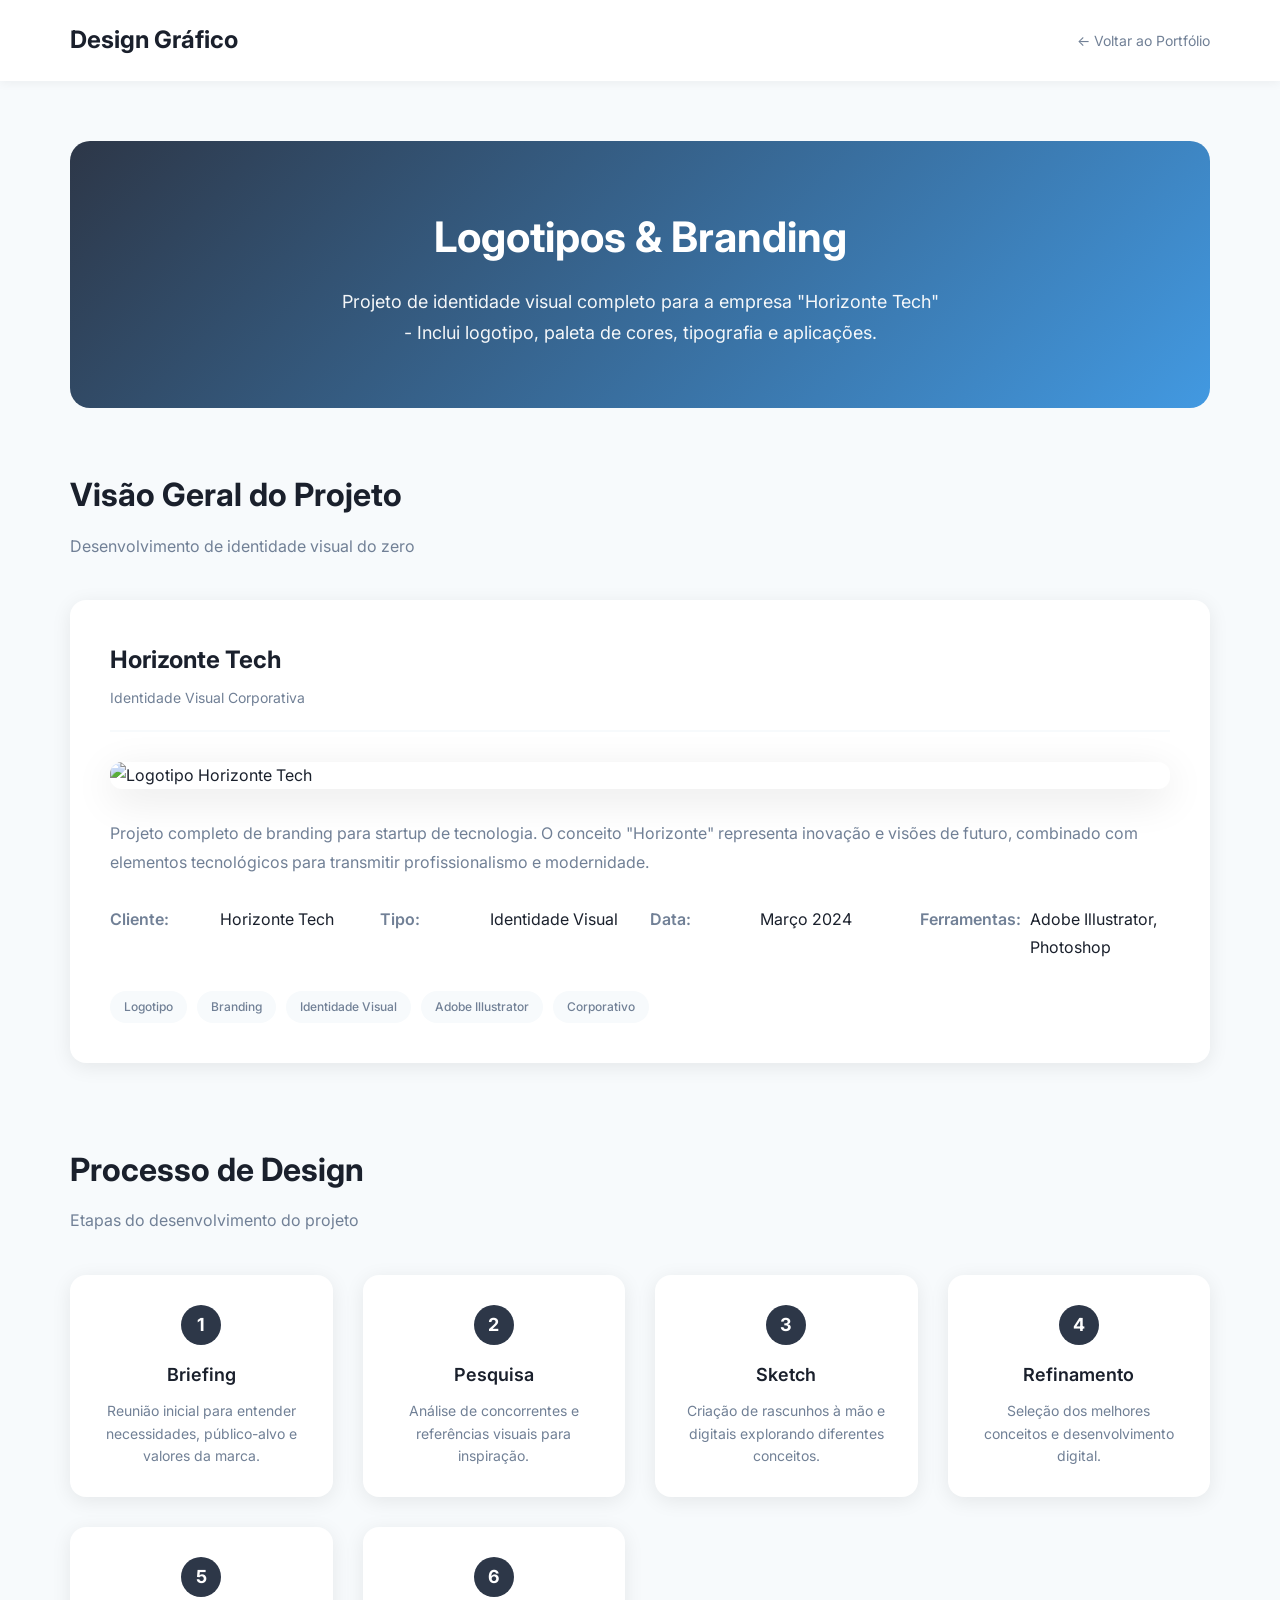
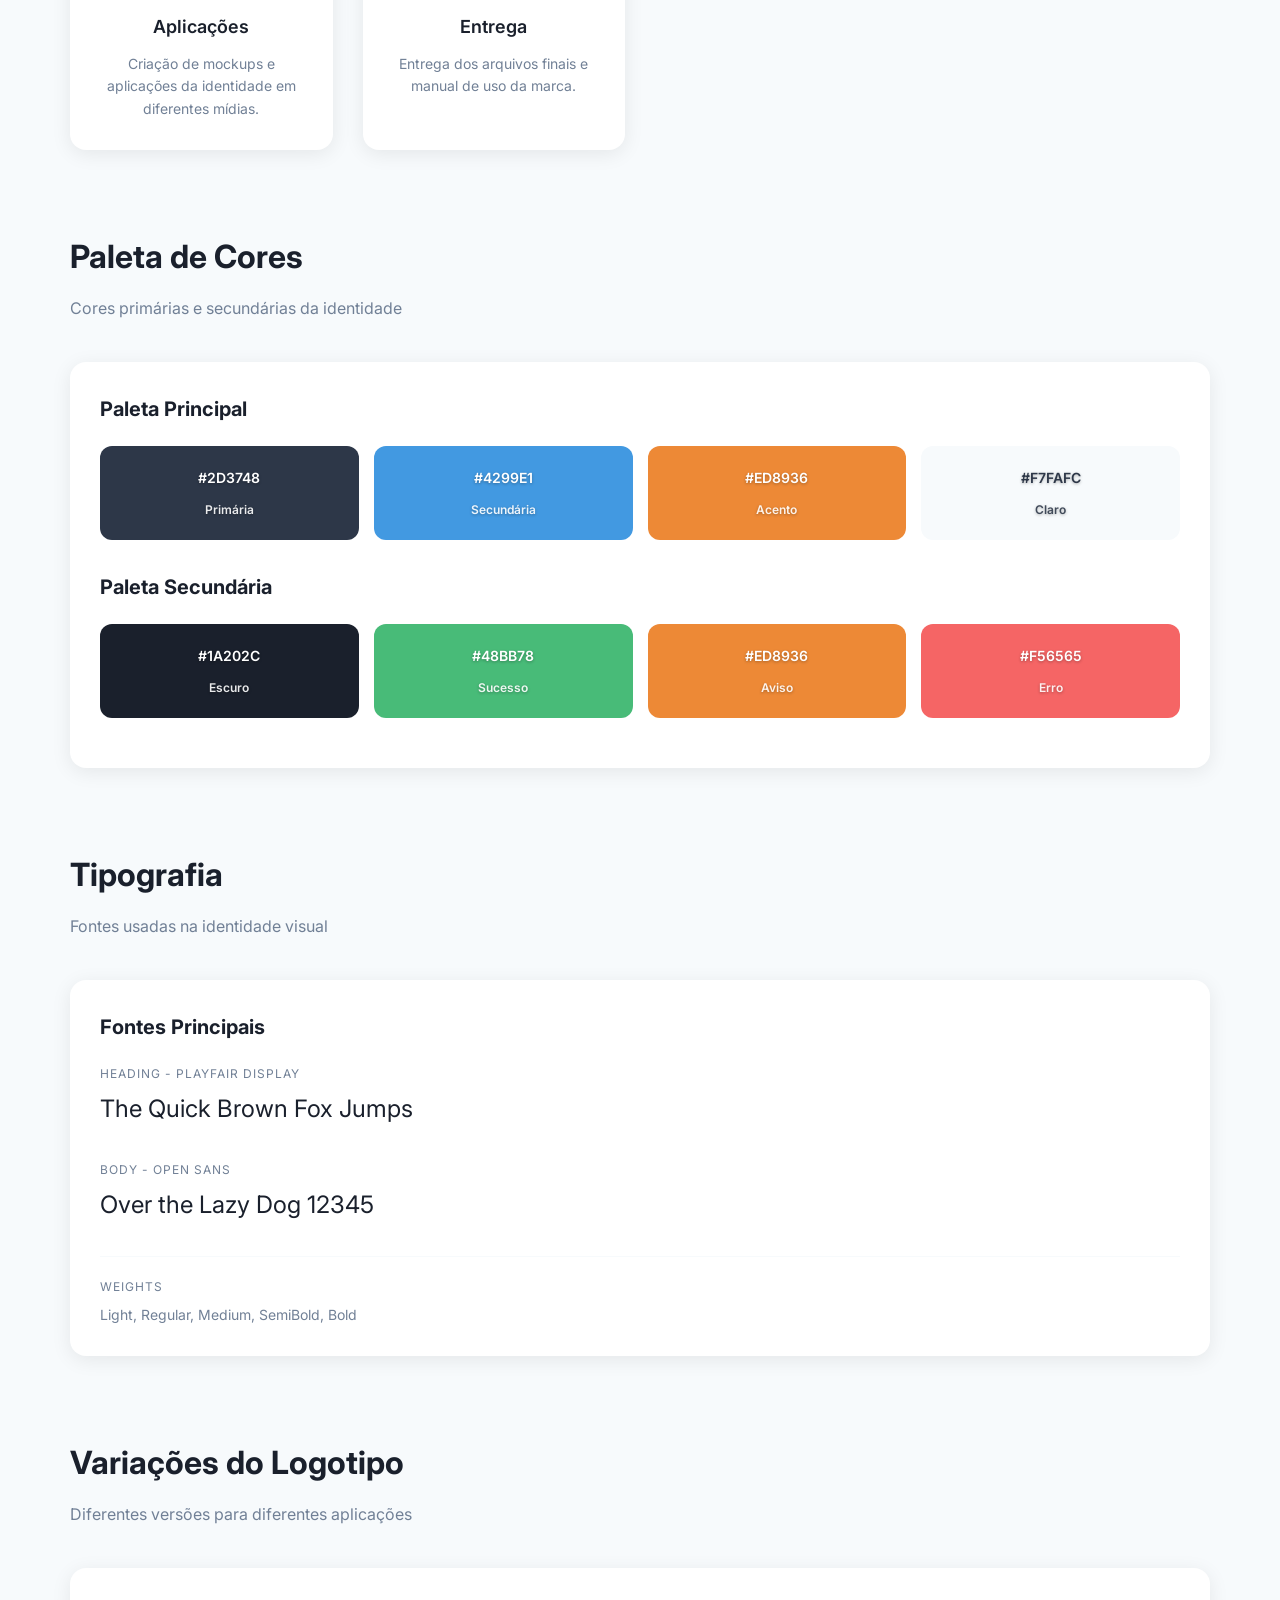
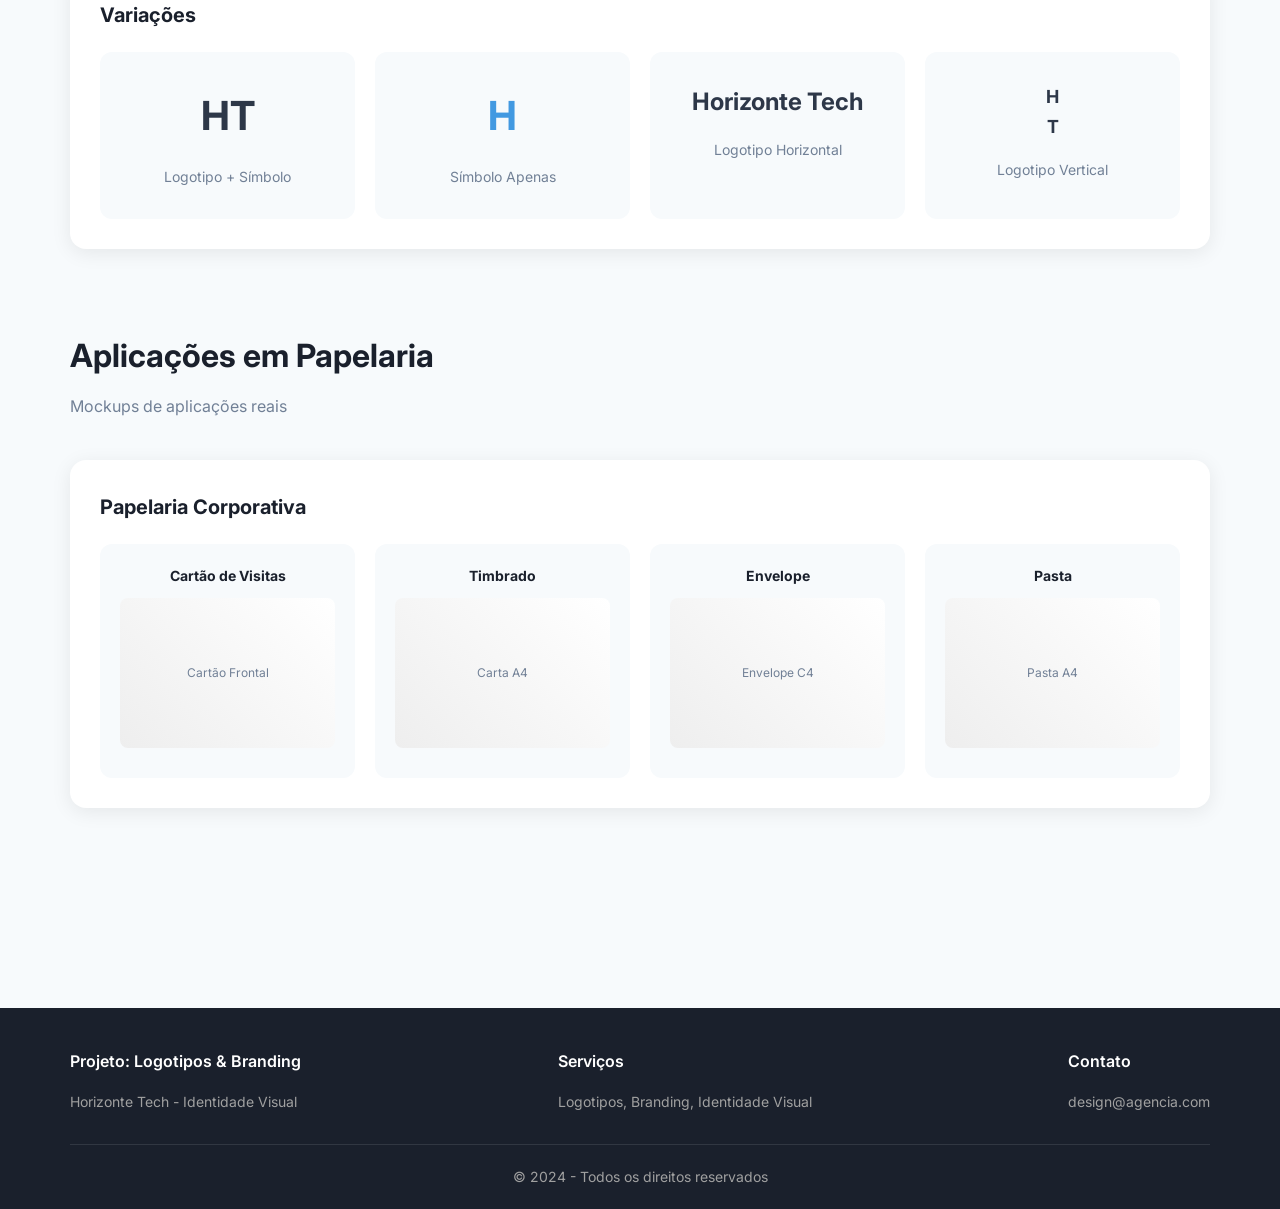
==== docs/graphic-design-1/index.html @ afd73674 "Add 4 new projects to portfolio - Website 2: Photography portfolio (Maria Silva) - Graphic Design 1:" ====
<!DOCTYPE html>
<html lang="pt-BR">
<head>
    <meta charset="UTF-8">
    <meta name="viewport" content="width=device-width, initial-scale=1.0">
    <title>Logotipos & Branding - Projeto Gráfico</title>
    <meta name="description" content="Projeto de identidade visual: logotipos, branding e aplicações">
    <link rel="preconnect" href="https://fonts.googleapis.com">
    <link rel="preconnect" href="https://fonts.gstatic.com" crossorigin>
    <link href="https://fonts.googleapis.com/css2?family=Inter:wght@300;400;600;700&display=swap" rel="stylesheet">
    <style>
        * {
            margin: 0;
            padding: 0;
            box-sizing: border-box;
        }

        :root {
            --primary: #2d3748;
            --secondary: #4299e1;
            --accent: #ed8936;
            --light: #f7fafc;
            --dark: #1a202c;
            --gray: #718096;
            --white: #ffffff;
        }

        body {
            font-family: 'Inter', sans-serif;
            background: var(--light);
            color: var(--dark);
            line-height: 1.7;
        }

        .container {
            max-width: 1200px;
            margin: 0 auto;
            padding: 0 30px;
        }

        header {
            background: var(--white);
            padding: 20px 0;
            box-shadow: 0 2px 10px rgba(0, 0, 0, 0.05);
            position: sticky;
            top: 0;
            z-index: 1000;
        }

        header .container {
            display: flex;
            justify-content: space-between;
            align-items: center;
        }

        .logo {
            font-size: 24px;
            font-weight: 700;
            color: var(--dark);
            text-decoration: none;
        }

        .back-link {
            display: inline-flex;
            align-items: center;
            gap: 10px;
            color: var(--gray);
            text-decoration: none;
            font-size: 14px;
        }

        .back-link:hover {
            color: var(--primary);
        }

        main {
            padding: 60px 0;
        }

        .hero {
            background: linear-gradient(135deg, var(--primary), var(--secondary));
            color: var(--white);
            padding: 60px 0;
            margin-bottom: 60px;
            border-radius: 20px;
            text-align: center;
        }

        .hero h1 {
            font-size: 42px;
            font-weight: 700;
            margin-bottom: 15px;
        }

        .hero p {
            font-size: 18px;
            opacity: 0.95;
            max-width: 600px;
            margin: 0 auto;
        }

        .section {
            margin-bottom: 80px;
        }

        .section-header {
            margin-bottom: 40px;
        }

        .section-header h2 {
            font-size: 32px;
            font-weight: 700;
            color: var(--dark);
            margin-bottom: 10px;
        }

        .section-header p {
            color: var(--gray);
            font-size: 16px;
        }

        /* Project Showcase */
        .showcase {
            background: var(--white);
            border-radius: 16px;
            padding: 40px;
            box-shadow: 0 4px 20px rgba(0, 0, 0, 0.08);
        }

        .showcase-header {
            margin-bottom: 30px;
            padding-bottom: 20px;
            border-bottom: 2px solid var(--light);
        }

        .showcase-title {
            font-size: 24px;
            font-weight: 700;
            color: var(--dark);
        }

        .showcase-subtitle {
            color: var(--gray);
            font-size: 14px;
            margin-top: 5px;
        }

        .showcase-image {
            width: 100%;
            border-radius: 12px;
            overflow: hidden;
            box-shadow: 0 10px 40px rgba(0, 0, 0, 0.1);
            margin-bottom: 30px;
        }

        .showcase-image img {
            width: 100%;
            height: auto;
            display: block;
        }

        .showcase-description {
            line-height: 1.8;
            color: var(--gray);
            margin-bottom: 30px;
        }

        .showcase-details {
            display: grid;
            grid-template-columns: repeat(auto-fit, minmax(200px, 1fr));
            gap: 20px;
            margin-bottom: 30px;
        }

        .detail-item {
            display: flex;
            gap: 10px;
            align-items: flex-start;
        }

        .detail-label {
            font-weight: 600;
            color: var(--gray);
            min-width: 100px;
        }

        .detail-value {
            color: var(--dark);
        }

        .tags {
            display: flex;
            gap: 10px;
            flex-wrap: wrap;
        }

        .tag {
            padding: 6px 14px;
            background: var(--light);
            color: var(--gray);
            border-radius: 20px;
            font-size: 12px;
            font-weight: 500;
        }

        /* Design Process */
        .process {
            display: grid;
            grid-template-columns: repeat(auto-fit, minmax(250px, 1fr));
            gap: 30px;
        }

        .process-step {
            background: var(--white);
            padding: 30px;
            border-radius: 16px;
            text-align: center;
            box-shadow: 0 4px 20px rgba(0, 0, 0, 0.08);
        }

        .step-number {
            display: inline-block;
            width: 40px;
            height: 40px;
            background: var(--primary);
            color: var(--white);
            border-radius: 50%;
            font-weight: 700;
            font-size: 18px;
            line-height: 40px;
            margin-bottom: 15px;
        }

        .step-title {
            font-size: 18px;
            font-weight: 600;
            margin-bottom: 10px;
            color: var(--dark);
        }

        .step-description {
            color: var(--gray);
            font-size: 14px;
            line-height: 1.6;
        }

        /* Color Palette */
        .color-palette {
            background: var(--white);
            border-radius: 16px;
            padding: 30px;
            box-shadow: 0 4px 20px rgba(0, 0, 0, 0.08);
        }

        .palette-title {
            font-size: 20px;
            font-weight: 700;
            margin-bottom: 20px;
            color: var(--dark);
        }

        .colors-grid {
            display: grid;
            grid-template-columns: repeat(4, 1fr);
            gap: 15px;
            margin-bottom: 20px;
        }

        .color-item {
            padding: 20px;
            border-radius: 12px;
            text-align: center;
            color: var(--white);
            font-weight: 600;
            font-size: 14px;
            text-shadow: 0 1px 3px rgba(0, 0, 0, 0.3);
        }

        .color-item.primary { background: #2d3748; }
        .color-item.secondary { background: #4299e1; }
        .color-item.accent { background: #ed8936; }
        .color-item.light { background: #f7fafc; color: #2d3748; }
        .color-item.dark { background: #1a202c; }
        .color-item.success { background: #48bb78; }
        .color-item.warning { background: #ed8936; }
        .color-item.error { background: #f56565; }

        .color-name {
            margin-top: 10px;
            font-size: 12px;
            opacity: 0.9;
        }

        /* Typography */
        .typography {
            background: var(--white);
            border-radius: 16px;
            padding: 30px;
            box-shadow: 0 4px 20px rgba(0, 0, 0, 0.08);
        }

        .typography-title {
            font-size: 20px;
            font-weight: 700;
            margin-bottom: 20px;
            color: var(--dark);
        }

        .font-demo {
            margin-bottom: 30px;
        }

        .font-name {
            font-size: 12px;
            color: var(--gray);
            text-transform: uppercase;
            letter-spacing: 1px;
            margin-bottom: 5px;
        }

        .font-sample {
            font-size: 24px;
            color: var(--dark);
        }

        /* Logo Variants */
        .logo-variants {
            background: var(--white);
            border-radius: 16px;
            padding: 30px;
            box-shadow: 0 4px 20px rgba(0, 0, 0, 0.08);
        }

        .variants-title {
            font-size: 20px;
            font-weight: 700;
            margin-bottom: 20px;
            color: var(--dark);
        }

        .variants-grid {
            display: grid;
            grid-template-columns: repeat(auto-fit, minmax(200px, 1fr));
            gap: 20px;
        }

        .variant-card {
            background: var(--light);
            padding: 30px 20px;
            border-radius: 12px;
            text-align: center;
        }

        .variant-logo {
            font-size: 32px;
            font-weight: 700;
            margin-bottom: 15px;
            color: var(--primary);
        }

        .variant-name {
            font-size: 14px;
            color: var(--gray);
        }

        /* Stationery */
        .stationery {
            background: var(--white);
            border-radius: 16px;
            padding: 30px;
            box-shadow: 0 4px 20px rgba(0, 0, 0, 0.08);
        }

        .stationery-title {
            font-size: 20px;
            font-weight: 700;
            margin-bottom: 20px;
            color: var(--dark);
        }

        .stationery-grid {
            display: grid;
            grid-template-columns: repeat(auto-fit, minmax(250px, 1fr));
            gap: 20px;
        }

        .stationery-item {
            background: var(--light);
            border-radius: 12px;
            padding: 20px;
            text-align: center;
        }

        .stationery-item h4 {
            font-size: 14px;
            color: var(--dark);
            margin-bottom: 10px;
        }

        .stationery-mockup {
            height: 150px;
            background: linear-gradient(45deg, #eee, #fff);
            border-radius: 8px;
            margin-bottom: 10px;
            display: flex;
            align-items: center;
            justify-content: center;
            color: var(--gray);
            font-size: 12px;
        }

        /* Footer */
        footer {
            background: var(--dark);
            color: var(--white);
            padding: 40px 0 20px;
            margin-top: 60px;
        }

        .footer-content {
            display: flex;
            justify-content: space-between;
            gap: 40px;
            margin-bottom: 30px;
        }

        .footer-section h4 {
            font-size: 16px;
            margin-bottom: 15px;
            font-weight: 600;
        }

        .footer-section p,
        .footer-section a {
            color: #a0a0a0;
            text-decoration: none;
            font-size: 14px;
        }

        .footer-bottom {
            text-align: center;
            padding-top: 20px;
            border-top: 1px solid rgba(255, 255, 255, 0.1);
            font-size: 14px;
            color: #a0a0a0;
        }

        /* Responsive */
        @media (max-width: 768px) {
            .hero h1 { font-size: 32px; }
            .section-header h2 { font-size: 26px; }
            .colors-grid { grid-template-columns: repeat(2, 1fr); }
            .footer-content { flex-direction: column; text-align: center; }
        }
    </style>
</head>
<body>
    <header>
        <div class="container">
            <a href="./" class="logo">Design Gráfico</a>
            <a href="../" class="back-link">← Voltar ao Portfólio</a>
        </div>
    </header>

    <main>
        <div class="container">
            <!-- Hero -->
            <section class="hero">
                <h1>Logotipos & Branding</h1>
                <p>Projeto de identidade visual completo para a empresa "Horizonte Tech" - Inclui logotipo, paleta de cores, tipografia e aplicações.</p>
            </section>

            <!-- Project Overview -->
            <section class="section">
                <div class="section-header">
                    <h2>Visão Geral do Projeto</h2>
                    <p>Desenvolvimento de identidade visual do zero</p>
                </div>

                <div class="showcase">
                    <div class="showcase-header">
                        <div class="showcase-title">Horizonte Tech</div>
                        <div class="showcase-subtitle">Identidade Visual Corporativa</div>
                    </div>
                    
                    <div class="showcase-image">
                        <img src="https://images.unsplash.com/photo-1611224923853-80b023f02d71?w=1200" alt="Logotipo Horizonte Tech">
                    </div>
                    
                    <div class="showcase-description">
                        <p>Projeto completo de branding para startup de tecnologia. O conceito "Horizonte" representa inovação e visões de futuro, combinado com elementos tecnológicos para transmitir profissionalismo e modernidade.</p>
                    </div>
                    
                    <div class="showcase-details">
                        <div class="detail-item">
                            <span class="detail-label">Cliente:</span>
                            <span class="detail-value">Horizonte Tech</span>
                        </div>
                        <div class="detail-item">
                            <span class="detail-label">Tipo:</span>
                            <span class="detail-value">Identidade Visual</span>
                        </div>
                        <div class="detail-item">
                            <span class="detail-label">Data:</span>
                            <span class="detail-value">Março 2024</span>
                        </div>
                        <div class="detail-item">
                            <span class="detail-label">Ferramentas:</span>
                            <span class="detail-value">Adobe Illustrator, Photoshop</span>
                        </div>
                    </div>
                    
                    <div class="tags">
                        <span class="tag">Logotipo</span>
                        <span class="tag">Branding</span>
                        <span class="tag">Identidade Visual</span>
                        <span class="tag">Adobe Illustrator</span>
                        <span class="tag">Corporativo</span>
                    </div>
                </div>
            </section>

            <!-- Design Process -->
            <section class="section">
                <div class="section-header">
                    <h2>Processo de Design</h2>
                    <p>Etapas do desenvolvimento do projeto</p>
                </div>

                <div class="process">
                    <div class="process-step">
                        <span class="step-number">1</span>
                        <div class="step-title">Briefing</div>
                        <p class="step-description">Reunião inicial para entender necessidades, público-alvo e valores da marca.</p>
                    </div>
                    <div class="process-step">
                        <span class="step-number">2</span>
                        <div class="step-title">Pesquisa</div>
                        <p class="step-description">Análise de concorrentes e referências visuais para inspiração.</p>
                    </div>
                    <div class="process-step">
                        <span class="step-number">3</span>
                        <div class="step-title">Sketch</div>
                        <p class="step-description">Criação de rascunhos à mão e digitais explorando diferentes conceitos.</p>
                    </div>
                    <div class="process-step">
                        <span class="step-number">4</span>
                        <div class="step-title">Refinamento</div>
                        <p class="step-description">Seleção dos melhores conceitos e desenvolvimento digital.</p>
                    </div>
                    <div class="process-step">
                        <span class="step-number">5</span>
                        <div class="step-title">Aplicações</div>
                        <p class="step-description">Criação de mockups e aplicações da identidade em diferentes mídias.</p>
                    </div>
                    <div class="process-step">
                        <span class="step-number">6</span>
                        <div class="step-title">Entrega</div>
                        <p class="step-description">Entrega dos arquivos finais e manual de uso da marca.</p>
                    </div>
                </div>
            </section>

            <!-- Color Palette -->
            <section class="section">
                <div class="section-header">
                    <h2>Paleta de Cores</h2>
                    <p>Cores primárias e secundárias da identidade</p>
                </div>

                <div class="color-palette">
                    <div class="palette-title">Paleta Principal</div>
                    <div class="colors-grid">
                        <div class="color-item primary">#2D3748 <div class="color-name">Primária</div></div>
                        <div class="color-item secondary">#4299E1 <div class="color-name">Secundária</div></div>
                        <div class="color-item accent">#ED8936 <div class="color-name">Acento</div></div>
                        <div class="color-item light">#F7FAFC <div class="color-name">Claro</div></div>
                    </div>
                    <div class="palette-title" style="margin-top: 30px;">Paleta Secundária</div>
                    <div class="colors-grid">
                        <div class="color-item dark">#1A202C <div class="color-name">Escuro</div></div>
                        <div class="color-item success">#48BB78 <div class="color-name">Sucesso</div></div>
                        <div class="color-item warning">#ED8936 <div class="color-name">Aviso</div></div>
                        <div class="color-item error">#F56565 <div class="color-name">Erro</div></div>
                    </div>
                </div>
            </section>

            <!-- Typography -->
            <section class="section">
                <div class="section-header">
                    <h2>Tipografia</h2>
                    <p>Fontes usadas na identidade visual</p>
                </div>

                <div class="typography">
                    <div class="palette-title">Fontes Principais</div>
                    <div class="font-demo">
                        <div class="font-name">Heading - Playfair Display</div>
                        <div class="font-sample">The Quick Brown Fox Jumps</div>
                    </div>
                    <div class="font-demo">
                        <div class="font-name">Body - Open Sans</div>
                        <div class="font-sample">Over the Lazy Dog 12345</div>
                    </div>
                    <div style="margin-top: 20px; padding-top: 20px; border-top: 1px solid var(--light);">
                        <div class="font-name">Weights</div>
                        <p style="color: var(--gray); font-size: 14px;">Light, Regular, Medium, SemiBold, Bold</p>
                    </div>
                </div>
            </section>

            <!-- Logo Variants -->
            <section class="section">
                <div class="section-header">
                    <h2>Variações do Logotipo</h2>
                    <p>Diferentes versões para diferentes aplicações</p>
                </div>

                <div class="logo-variants">
                    <div class="variants-title">Variações</div>
                    <div class="variants-grid">
                        <div class="variant-card">
                            <div class="variant-logo" style="font-size: 40px; color: #2d3748;">HT</div>
                            <div class="variant-name">Logotipo + Símbolo</div>
                        </div>
                        <div class="variant-card">
                            <div class="variant-logo" style="font-size: 40px; color: #4299e1;">H</div>
                            <div class="variant-name">Símbolo Apenas</div>
                        </div>
                        <div class="variant-card">
                            <div class="variant-logo" style="font-size: 24px; color: #2d3748;">Horizonte Tech</div>
                            <div class="variant-name">Logotipo Horizontal</div>
                        </div>
                        <div class="variant-card">
                            <div class="variant-logo" style="font-size: 18px; color: #2d3748;">H<br>T</div>
                            <div class="variant-name">Logotipo Vertical</div>
                        </div>
                    </div>
                </div>
            </section>

            <!-- Stationery -->
            <section class="section">
                <div class="section-header">
                    <h2>Aplicações em Papelaria</h2>
                    <p>Mockups de aplicações reais</p>
                </div>

                <div class="stationery">
                    <div class="stationery-title">Papelaria Corporativa</div>
                    <div class="stationery-grid">
                        <div class="stationery-item">
                            <h4>Cartão de Visitas</h4>
                            <div class="stationery-mockup">Cartão Frontal</div>
                        </div>
                        <div class="stationery-item">
                            <h4>Timbrado</h4>
                            <div class="stationery-mockup">Carta A4</div>
                        </div>
                        <div class="stationery-item">
                            <h4>Envelope</h4>
                            <div class="stationery-mockup">Envelope C4</div>
                        </div>
                        <div class="stationery-item">
                            <h4>Pasta</h4>
                            <div class="stationery-mockup">Pasta A4</div>
                        </div>
                    </div>
                </div>
            </section>
        </div>
    </main>

    <footer>
        <div class="container">
            <div class="footer-content">
                <div class="footer-section">
                    <h4>Projeto: Logotipos & Branding</h4>
                    <p>Horizonte Tech - Identidade Visual</p>
                </div>
                <div class="footer-section">
                    <h4>Serviços</h4>
                    <p>Logotipos, Branding, Identidade Visual</p>
                </div>
                <div class="footer-section">
                    <h4>Contato</h4>
                    <p>design@agencia.com</p>
                </div>
            </div>
            <div class="footer-bottom">
                <p>&copy; 2024 - Todos os direitos reservados</p>
            </div>
        </div>
    </footer>
</body>
</html>
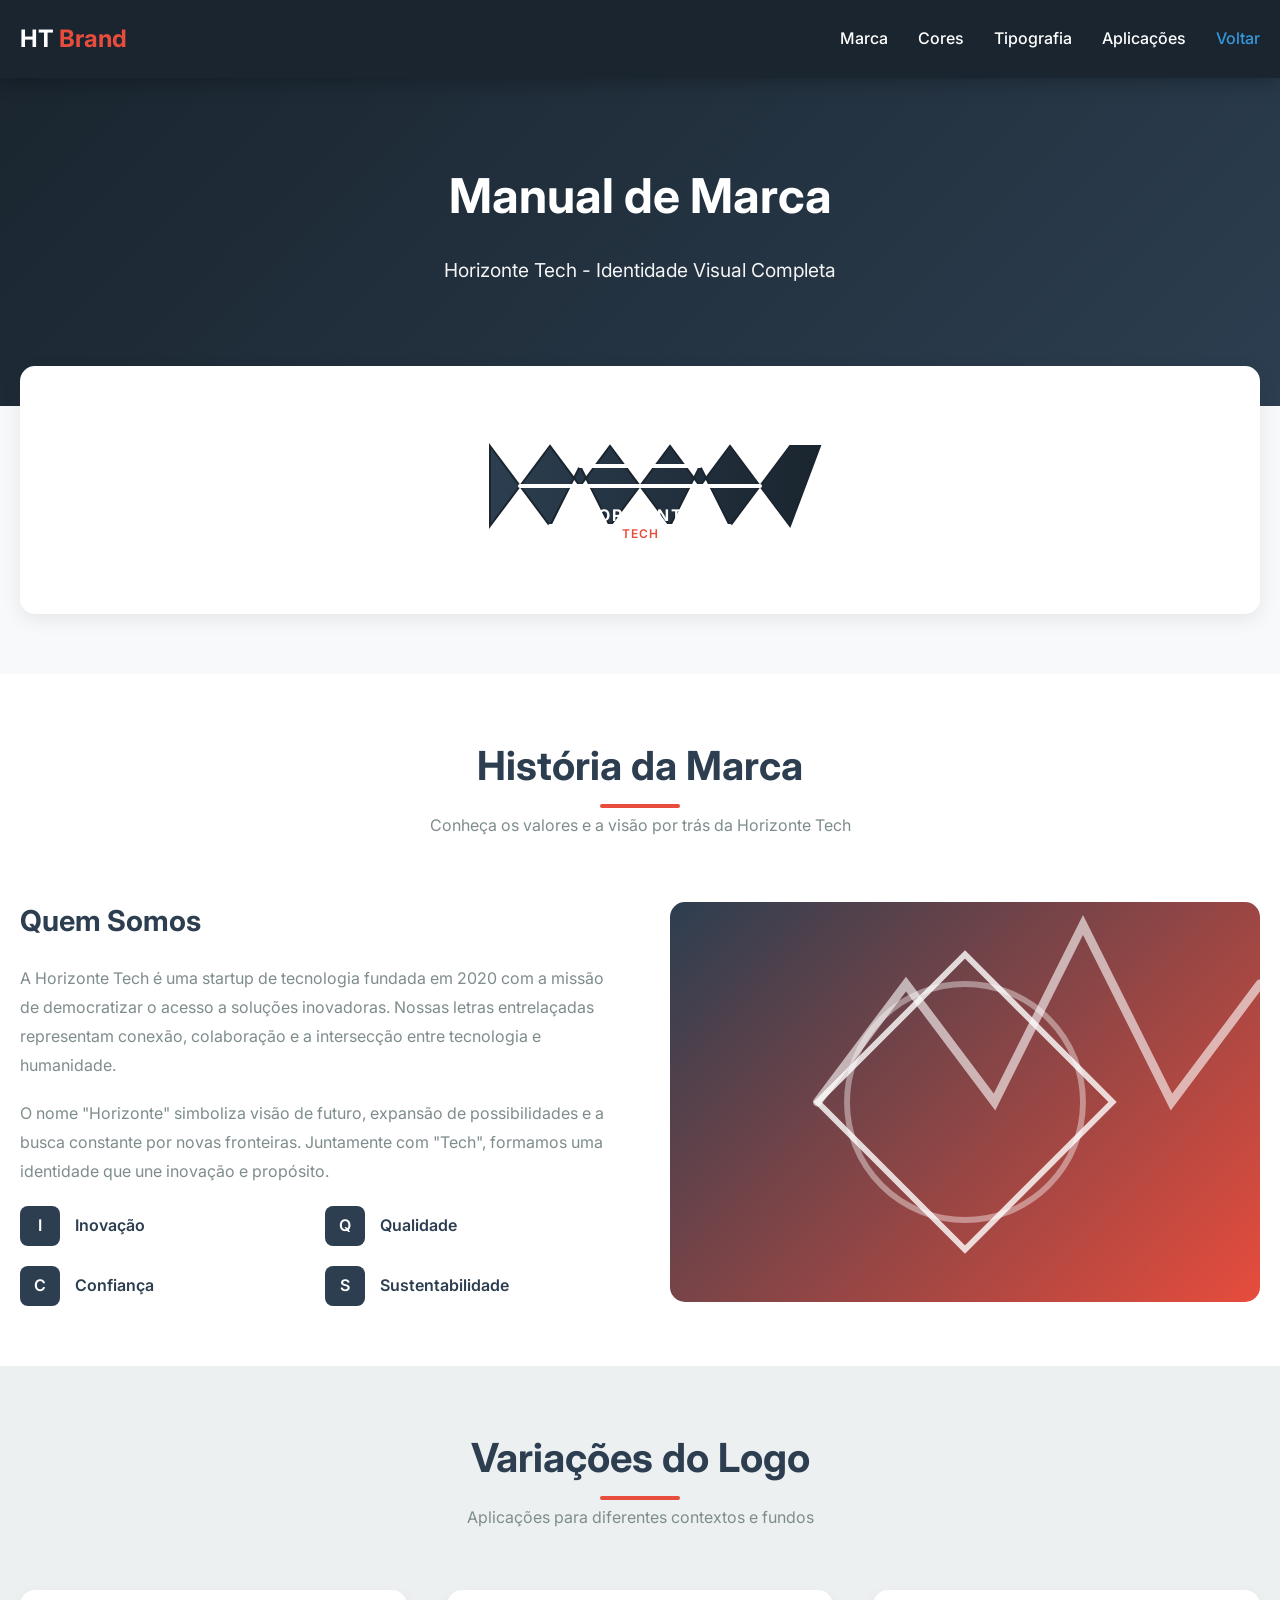
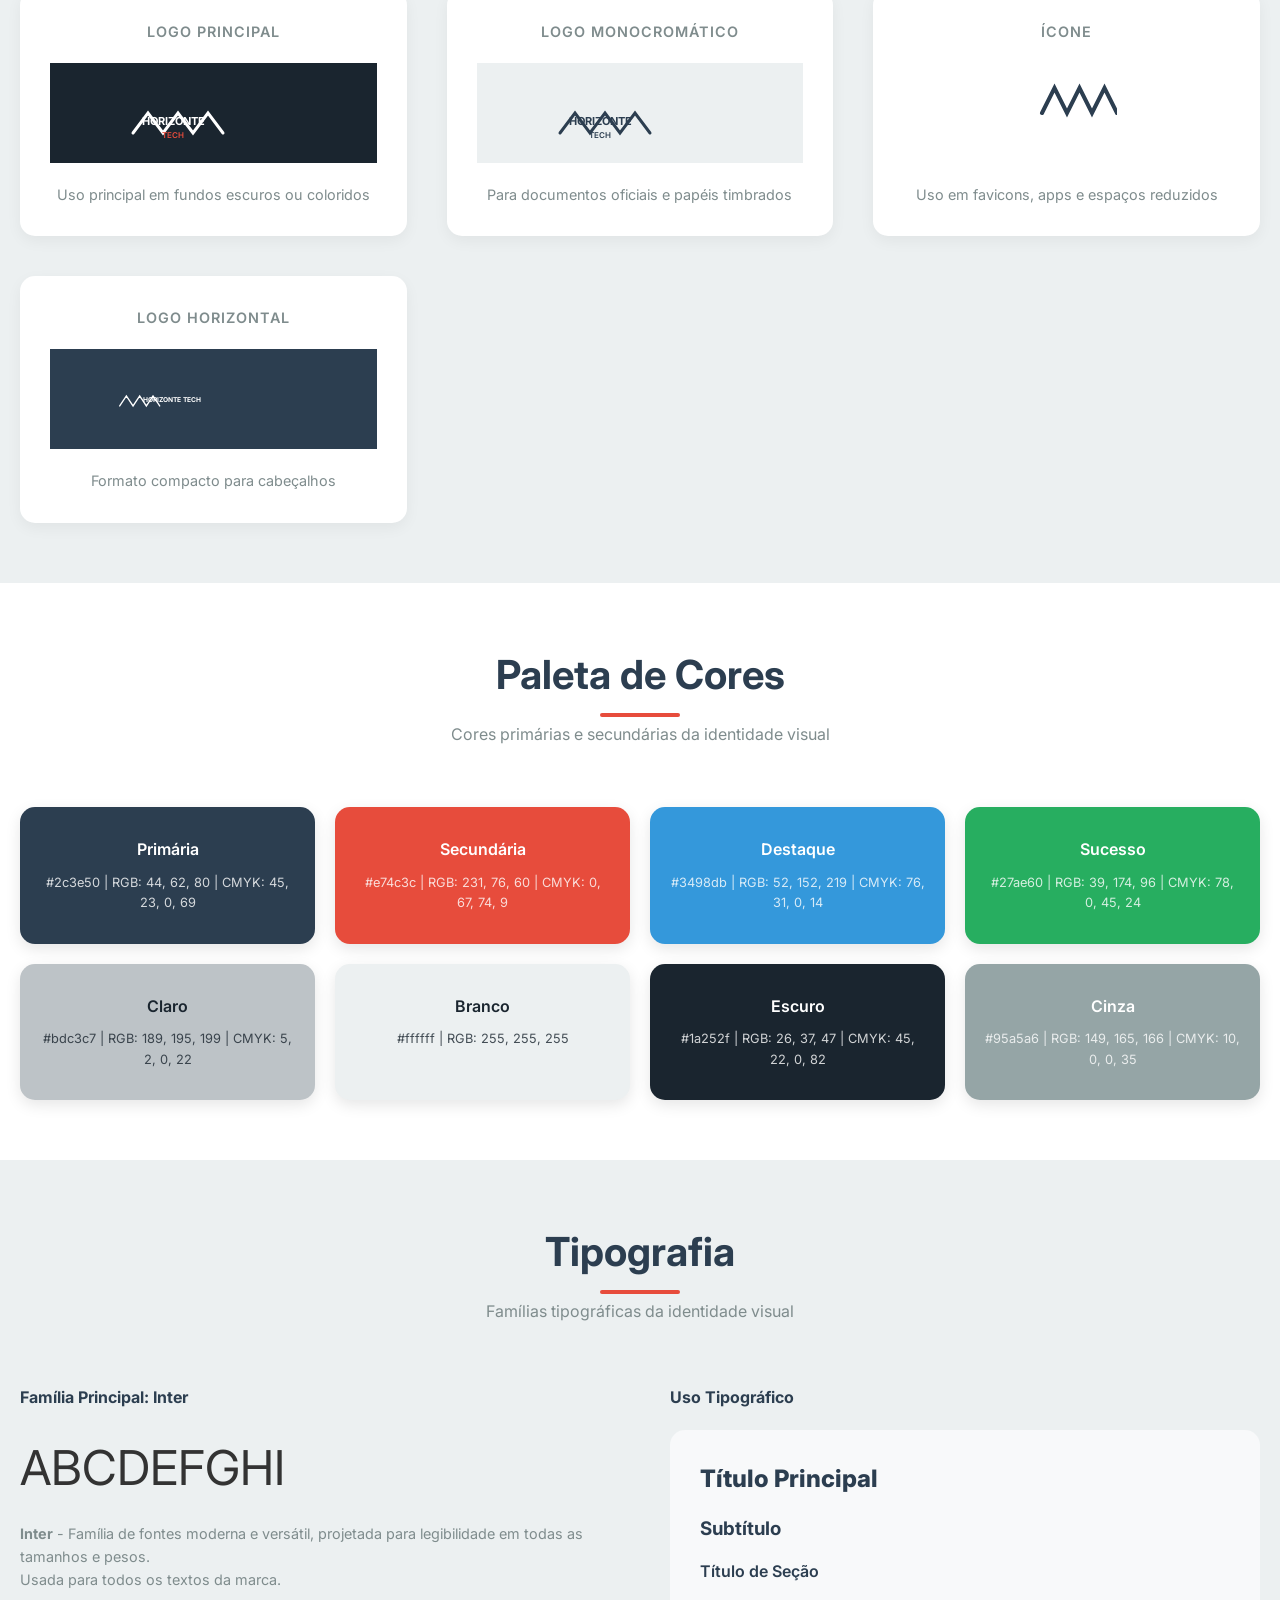
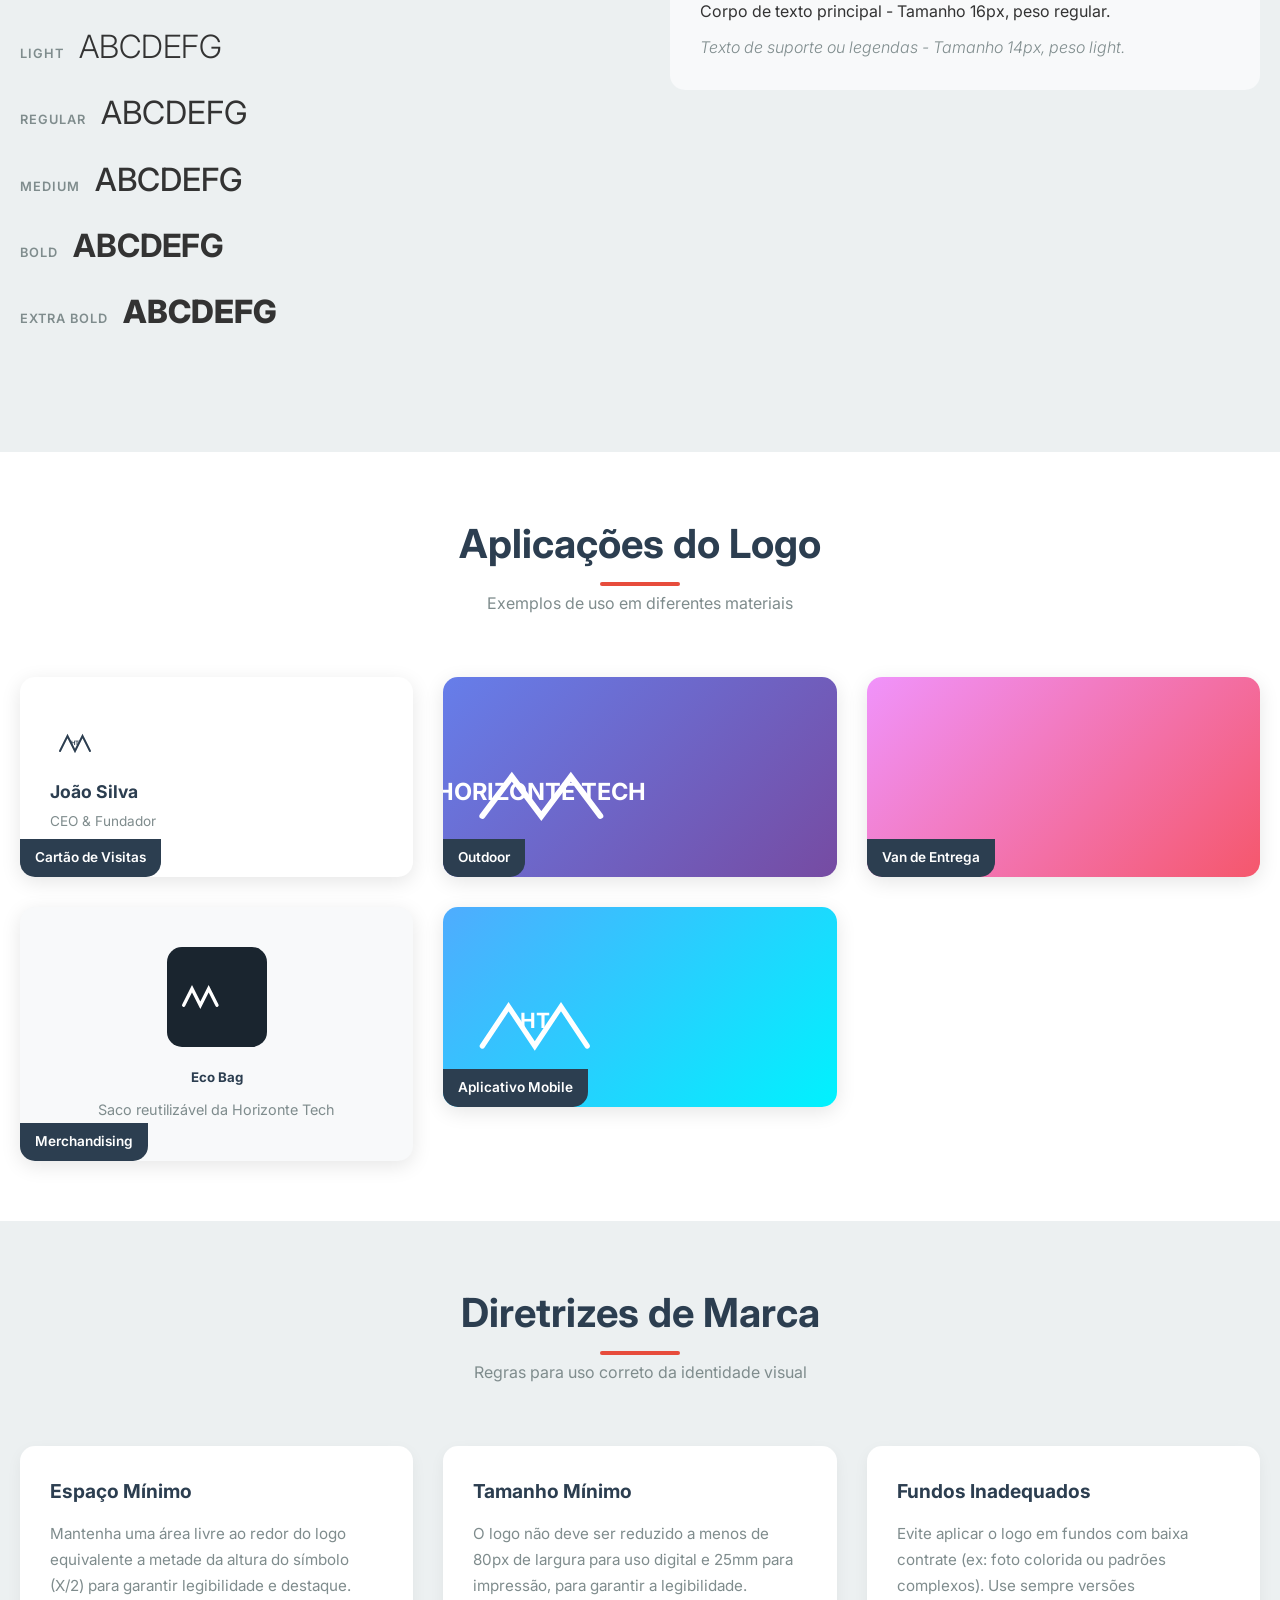
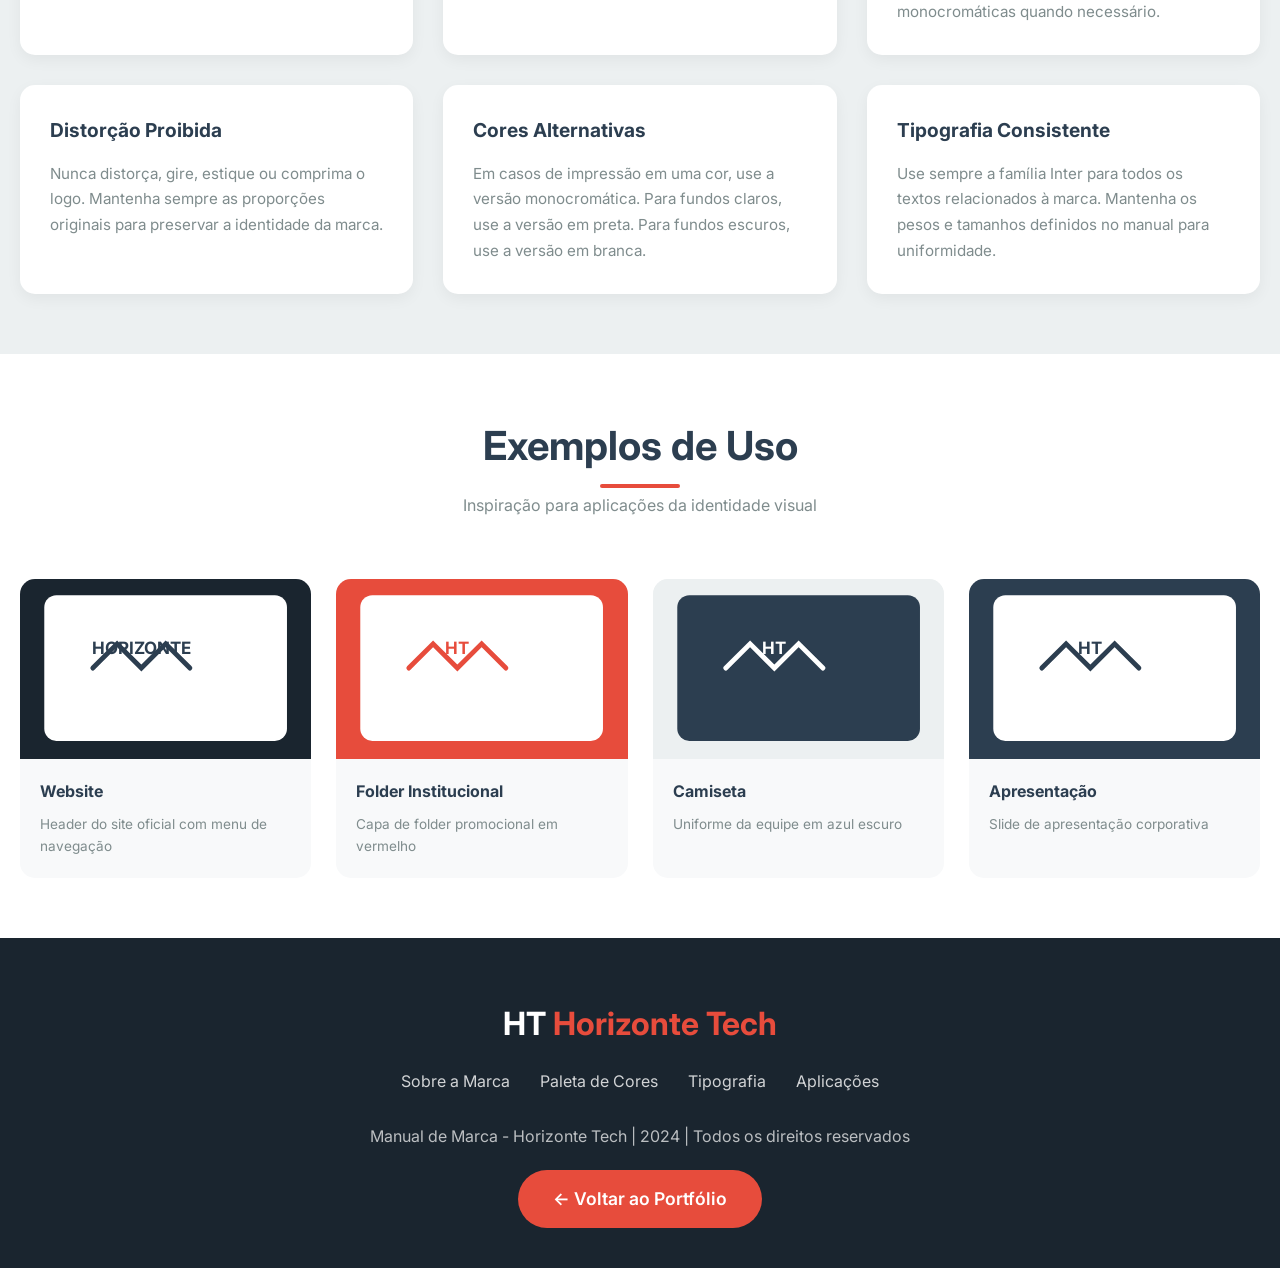
==== commit 97ee93a0: "Add html-css project to docs folder for GitHub Pages deployment - Copy html-css folder into docs/ so" ====
--- a/docs/graphic-design-1/index.html
+++ b/docs/graphic-design-1/index.html
@@ -3,51 +3,54 @@
 <head>
     <meta charset="UTF-8">
     <meta name="viewport" content="width=device-width, initial-scale=1.0">
-    <title>Logotipos & Branding - Projeto Gráfico</title>
-    <meta name="description" content="Projeto de identidade visual: logotipos, branding e aplicações">
+    <title>Manual de Marca Horizonte Tech | Branding Completo</title>
     <link rel="preconnect" href="https://fonts.googleapis.com">
     <link rel="preconnect" href="https://fonts.gstatic.com" crossorigin>
-    <link href="https://fonts.googleapis.com/css2?family=Inter:wght@300;400;600;700&display=swap" rel="stylesheet">
+    <link href="https://fonts.googleapis.com/css2?family=Inter:wght@300;400;500;600;700;800&display=swap" rel="stylesheet">
     <style>
+        :root {
+            --primary: #2c3e50;
+            --secondary: #e74c3c;
+            --accent: #3498db;
+            --light: #ecf0f1;
+            --dark: #1a252f;
+            --white: #ffffff;
+            --text: #333;
+            --text-light: #7f8c8d;
+            --success: #27ae60;
+        }
+
         * {
             margin: 0;
             padding: 0;
             box-sizing: border-box;
         }
 
-        :root {
-            --primary: #2d3748;
-            --secondary: #4299e1;
-            --accent: #ed8936;
-            --light: #f7fafc;
-            --dark: #1a202c;
-            --gray: #718096;
-            --white: #ffffff;
-        }
-
         body {
             font-family: 'Inter', sans-serif;
-            background: var(--light);
-            color: var(--dark);
-            line-height: 1.7;
+            background: #f8f9fa;
+            color: var(--text);
+            line-height: 1.6;
         }
 
         .container {
-            max-width: 1200px;
+            max-width: 1400px;
             margin: 0 auto;
-            padding: 0 30px;
-        }
-
+            padding: 0 20px;
+        }
+
+        /* Header */
         header {
-            background: var(--white);
+            background: var(--dark);
+            color: var(--white);
             padding: 20px 0;
-            box-shadow: 0 2px 10px rgba(0, 0, 0, 0.05);
             position: sticky;
             top: 0;
-            z-index: 1000;
-        }
-
-        header .container {
+            z-index: 100;
+            box-shadow: 0 2px 20px rgba(0,0,0,0.3);
+        }
+
+        .header-content {
             display: flex;
             justify-content: space-between;
             align-items: center;
@@ -56,641 +59,972 @@
         .logo {
             font-size: 24px;
             font-weight: 700;
-            color: var(--dark);
+        }
+
+        .logo span {
+            color: var(--secondary);
+        }
+
+        nav ul {
+            display: flex;
+            list-style: none;
+            gap: 30px;
+        }
+
+        nav a {
+            color: var(--white);
             text-decoration: none;
-        }
-
-        .back-link {
-            display: inline-flex;
-            align-items: center;
-            gap: 10px;
-            color: var(--gray);
-            text-decoration: none;
-            font-size: 14px;
-        }
-
-        .back-link:hover {
+            font-weight: 500;
+            transition: color 0.3s;
+        }
+
+        nav a:hover {
+            color: var(--secondary);
+        }
+
+        /* Hero */
+        .hero {
+            background: linear-gradient(135deg, var(--dark) 0%, var(--primary) 100%);
+            color: var(--white);
+            padding: 80px 0;
+            text-align: center;
+        }
+
+        .hero h1 {
+            font-size: 3rem;
+            margin-bottom: 20px;
+            font-weight: 700;
+        }
+
+        .hero p {
+            font-size: 1.2rem;
+            max-width: 700px;
+            margin: 0 auto 40px;
+            opacity: 0.95;
+        }
+
+        /* Main Logo Showcase */
+        .main-logo {
+            background: var(--white);
+            padding: 60px 40px;
+            text-align: center;
+            box-shadow: 0 5px 20px rgba(0,0,0,0.08);
+            margin: -40px 20px 60px;
+            border-radius: 15px;
+        }
+
+        .main-logo svg {
+            max-width: 400px;
+            width: 100%;
+        }
+
+        /* Section Title */
+        .section-title {
+            text-align: center;
+            margin-bottom: 60px;
+        }
+
+        .section-title h2 {
+            font-size: 2.5rem;
             color: var(--primary);
-        }
-
-        main {
-            padding: 60px 0;
-        }
-
-        .hero {
-            background: linear-gradient(135deg, var(--primary), var(--secondary));
-            color: var(--white);
-            padding: 60px 0;
-            margin-bottom: 60px;
-            border-radius: 20px;
-            text-align: center;
-        }
-
-        .hero h1 {
-            font-size: 42px;
-            font-weight: 700;
             margin-bottom: 15px;
-        }
-
-        .hero p {
-            font-size: 18px;
-            opacity: 0.95;
+            position: relative;
+            display: inline-block;
+        }
+
+        .section-title h2::after {
+            content: '';
+            position: absolute;
+            bottom: -10px;
+            left: 50%;
+            transform: translateX(-50%);
+            width: 80px;
+            height: 4px;
+            background: var(--secondary);
+            border-radius: 2px;
+        }
+
+        .section-title p {
+            color: var(--text-light);
             max-width: 600px;
             margin: 0 auto;
         }
 
-        .section {
-            margin-bottom: 80px;
-        }
-
-        .section-header {
-            margin-bottom: 40px;
-        }
-
-        .section-header h2 {
-            font-size: 32px;
-            font-weight: 700;
-            color: var(--dark);
-            margin-bottom: 10px;
-        }
-
-        .section-header p {
-            color: var(--gray);
-            font-size: 16px;
-        }
-
-        /* Project Showcase */
-        .showcase {
+        /* Brand Story */
+        .brand-story {
             background: var(--white);
-            border-radius: 16px;
-            padding: 40px;
-            box-shadow: 0 4px 20px rgba(0, 0, 0, 0.08);
-        }
-
-        .showcase-header {
-            margin-bottom: 30px;
-            padding-bottom: 20px;
-            border-bottom: 2px solid var(--light);
-        }
-
-        .showcase-title {
-            font-size: 24px;
-            font-weight: 700;
-            color: var(--dark);
-        }
-
-        .showcase-subtitle {
-            color: var(--gray);
-            font-size: 14px;
-            margin-top: 5px;
-        }
-
-        .showcase-image {
-            width: 100%;
-            border-radius: 12px;
-            overflow: hidden;
-            box-shadow: 0 10px 40px rgba(0, 0, 0, 0.1);
-            margin-bottom: 30px;
-        }
-
-        .showcase-image img {
-            width: 100%;
-            height: auto;
-            display: block;
-        }
-
-        .showcase-description {
+            padding: 60px 0;
+        }
+
+        .story-content {
+            display: grid;
+            grid-template-columns: 1fr 1fr;
+            gap: 60px;
+            align-items: center;
+        }
+
+        .story-text h3 {
+            color: var(--primary);
+            font-size: 1.8rem;
+            margin-bottom: 20px;
+        }
+
+        .story-text p {
+            color: var(--text-light);
+            margin-bottom: 20px;
             line-height: 1.8;
-            color: var(--gray);
-            margin-bottom: 30px;
-        }
-
-        .showcase-details {
+        }
+
+        .brand-values {
             display: grid;
-            grid-template-columns: repeat(auto-fit, minmax(200px, 1fr));
+            grid-template-columns: repeat(2, 1fr);
             gap: 20px;
-            margin-bottom: 30px;
-        }
-
-        .detail-item {
-            display: flex;
-            gap: 10px;
-            align-items: flex-start;
-        }
-
-        .detail-label {
-            font-weight: 600;
-            color: var(--gray);
-            min-width: 100px;
-        }
-
-        .detail-value {
-            color: var(--dark);
-        }
-
-        .tags {
-            display: flex;
-            gap: 10px;
-            flex-wrap: wrap;
-        }
-
-        .tag {
-            padding: 6px 14px;
-            background: var(--light);
-            color: var(--gray);
-            border-radius: 20px;
-            font-size: 12px;
-            font-weight: 500;
-        }
-
-        /* Design Process */
-        .process {
-            display: grid;
-            grid-template-columns: repeat(auto-fit, minmax(250px, 1fr));
-            gap: 30px;
-        }
-
-        .process-step {
-            background: var(--white);
-            padding: 30px;
-            border-radius: 16px;
-            text-align: center;
-            box-shadow: 0 4px 20px rgba(0, 0, 0, 0.08);
-        }
-
-        .step-number {
-            display: inline-block;
+        }
+
+        .value-item {
+            display: flex;
+            align-items: center;
+            gap: 15px;
+        }
+
+        .value-icon {
             width: 40px;
             height: 40px;
             background: var(--primary);
+            border-radius: 8px;
+            display: flex;
+            align-items: center;
+            justify-content: center;
             color: var(--white);
-            border-radius: 50%;
-            font-weight: 700;
-            font-size: 18px;
-            line-height: 40px;
-            margin-bottom: 15px;
-        }
-
-        .step-title {
-            font-size: 18px;
             font-weight: 600;
-            margin-bottom: 10px;
-            color: var(--dark);
-        }
-
-        .step-description {
-            color: var(--gray);
-            font-size: 14px;
-            line-height: 1.6;
+        }
+
+        .value-label {
+            font-weight: 600;
+            color: var(--primary);
+        }
+
+        .story-image {
+            background: linear-gradient(135deg, var(--primary) 0%, var(--secondary) 100%);
+            height: 400px;
+            border-radius: 15px;
+            display: flex;
+            align-items: center;
+            justify-content: center;
+        }
+
+        /* Logo Variations */
+        .logo-variations {
+            background: var(--light);
+            padding: 60px 0;
+        }
+
+        .variations-grid {
+            display: grid;
+            grid-template-columns: repeat(auto-fit, minmax(300px, 1fr));
+            gap: 40px;
+        }
+
+        .variation-card {
+            background: var(--white);
+            padding: 30px;
+            border-radius: 15px;
+            box-shadow: 0 5px 15px rgba(0,0,0,0.05);
+            text-align: center;
+        }
+
+        .variation-title {
+            font-size: 0.9rem;
+            color: var(--text-light);
+            text-transform: uppercase;
+            letter-spacing: 1px;
+            margin-bottom: 20px;
+            font-weight: 600;
+        }
+
+        .variation-logo {
+            height: 100px;
+            display: flex;
+            align-items: center;
+            justify-content: center;
+            margin-bottom: 20px;
+        }
+
+        .variation-logo svg {
+            max-width: 200px;
+            max-height: 100px;
+        }
+
+        .variation-description {
+            color: var(--text-light);
+            font-size: 0.9rem;
         }
 
         /* Color Palette */
         .color-palette {
             background: var(--white);
-            border-radius: 16px;
-            padding: 30px;
-            box-shadow: 0 4px 20px rgba(0, 0, 0, 0.08);
-        }
-
-        .palette-title {
-            font-size: 20px;
-            font-weight: 700;
-            margin-bottom: 20px;
-            color: var(--dark);
-        }
-
-        .colors-grid {
+            padding: 60px 0;
+        }
+
+        .palette-grid {
             display: grid;
             grid-template-columns: repeat(4, 1fr);
-            gap: 15px;
-            margin-bottom: 20px;
+            gap: 20px;
         }
 
         .color-item {
-            padding: 20px;
-            border-radius: 12px;
+            border-radius: 15px;
+            padding: 30px 20px;
             text-align: center;
             color: var(--white);
+            box-shadow: 0 5px 15px rgba(0,0,0,0.1);
+        }
+
+        .color-item.primary { background: var(--primary); }
+        .color-item.secondary { background: var(--secondary); }
+        .color-item.accent { background: var(--accent); }
+        .color-item.success { background: var(--success); }
+        .color-item.light { background: #bdc3c7; color: var(--dark); }
+        .color-item.white { background: #ecf0f1; color: var(--dark); }
+        .color-item.dark { background: var(--dark); }
+        .color-item.gray { background: #95a5a6; color: var(--white); }
+
+        .color-name {
             font-weight: 600;
-            font-size: 14px;
-            text-shadow: 0 1px 3px rgba(0, 0, 0, 0.3);
-        }
-
-        .color-item.primary { background: #2d3748; }
-        .color-item.secondary { background: #4299e1; }
-        .color-item.accent { background: #ed8936; }
-        .color-item.light { background: #f7fafc; color: #2d3748; }
-        .color-item.dark { background: #1a202c; }
-        .color-item.success { background: #48bb78; }
-        .color-item.warning { background: #ed8936; }
-        .color-item.error { background: #f56565; }
-
-        .color-name {
-            margin-top: 10px;
-            font-size: 12px;
-            opacity: 0.9;
+            margin-bottom: 10px;
+        }
+
+        .color-codes {
+            font-size: 0.8rem;
+            opacity: 0.8;
         }
 
         /* Typography */
         .typography {
-            background: var(--white);
-            border-radius: 16px;
-            padding: 30px;
-            box-shadow: 0 4px 20px rgba(0, 0, 0, 0.08);
-        }
-
-        .typography-title {
-            font-size: 20px;
-            font-weight: 700;
+            background: var(--light);
+            padding: 60px 0;
+        }
+
+        .typography-content {
+            display: grid;
+            grid-template-columns: 1fr 1fr;
+            gap: 60px;
+            align-items: start;
+        }
+
+        .font-family {
+            margin-bottom: 40px;
+        }
+
+        .font-family h4 {
+            color: var(--primary);
             margin-bottom: 20px;
-            color: var(--dark);
-        }
-
-        .font-demo {
-            margin-bottom: 30px;
-        }
-
-        .font-name {
-            font-size: 12px;
-            color: var(--gray);
+        }
+
+        .font-example {
+            font-size: 3rem;
+            font-weight: 400;
+            color: var(--text);
+            margin-bottom: 15px;
+        }
+
+        .font-info {
+            color: var(--text-light);
+            font-size: 0.9rem;
+        }
+
+        .font-weights {
+            margin-top: 30px;
+        }
+
+        .weight-example {
+            margin-bottom: 15px;
+            display: flex;
+            align-items: baseline;
+            gap: 15px;
+        }
+
+        .weight-label {
+            font-size: 0.8rem;
+            color: var(--text-light);
+            font-weight: 600;
             text-transform: uppercase;
             letter-spacing: 1px;
-            margin-bottom: 5px;
-        }
-
-        .font-sample {
-            font-size: 24px;
-            color: var(--dark);
-        }
-
-        /* Logo Variants */
-        .logo-variants {
+        }
+
+        /* Logo Applications */
+        .logo-applications {
             background: var(--white);
-            border-radius: 16px;
-            padding: 30px;
-            box-shadow: 0 4px 20px rgba(0, 0, 0, 0.08);
-        }
-
-        .variants-title {
-            font-size: 20px;
-            font-weight: 700;
-            margin-bottom: 20px;
-            color: var(--dark);
-        }
-
-        .variants-grid {
+            padding: 60px 0;
+        }
+
+        .applications-grid {
             display: grid;
-            grid-template-columns: repeat(auto-fit, minmax(200px, 1fr));
-            gap: 20px;
-        }
-
-        .variant-card {
-            background: var(--light);
-            padding: 30px 20px;
-            border-radius: 12px;
-            text-align: center;
-        }
-
-        .variant-logo {
-            font-size: 32px;
-            font-weight: 700;
-            margin-bottom: 15px;
-            color: var(--primary);
-        }
-
-        .variant-name {
-            font-size: 14px;
-            color: var(--gray);
-        }
-
-        /* Stationery */
-        .stationery {
+            grid-template-columns: repeat(auto-fit, minmax(350px, 1fr));
+            gap: 30px;
+        }
+
+        .application-card {
+            border-radius: 15px;
+            overflow: hidden;
+            box-shadow: 0 5px 20px rgba(0,0,0,0.1);
+            position: relative;
+        }
+
+        .application-card.business-card {
             background: var(--white);
-            border-radius: 16px;
-            padding: 30px;
-            box-shadow: 0 4px 20px rgba(0, 0, 0, 0.08);
-        }
-
-        .stationery-title {
-            font-size: 20px;
-            font-weight: 700;
-            margin-bottom: 20px;
-            color: var(--dark);
-        }
-
-        .stationery-grid {
-            display: grid;
-            grid-template-columns: repeat(auto-fit, minmax(250px, 1fr));
-            gap: 20px;
-        }
-
-        .stationery-item {
-            background: var(--light);
-            border-radius: 12px;
-            padding: 20px;
-            text-align: center;
-        }
-
-        .stationery-item h4 {
-            font-size: 14px;
-            color: var(--dark);
-            margin-bottom: 10px;
-        }
-
-        .stationery-mockup {
-            height: 150px;
-            background: linear-gradient(45deg, #eee, #fff);
-            border-radius: 8px;
-            margin-bottom: 10px;
+            padding: 40px 30px;
+            display: flex;
+            align-items: center;
+            justify-content: space-between;
+        }
+
+        .application-card.billboard {
+            background: linear-gradient(135deg, #667eea 0%, #764ba2 100%);
+            height: 200px;
             display: flex;
             align-items: center;
             justify-content: center;
-            color: var(--gray);
-            font-size: 12px;
+            color: var(--white);
+        }
+
+        .application-card.van {
+            background: linear-gradient(135deg, #f093fb 0%, #f5576c 100%);
+            height: 200px;
+        }
+
+        .application-card.merchandise {
+            background: #f8f9fa;
+            padding: 40px 30px;
+        }
+
+        .application-card.digital {
+            background: linear-gradient(135deg, #4facfe 0%, #00f2fe 100%);
+            height: 200px;
+            display: flex;
+            align-items: center;
+            justify-content: center;
+        }
+
+        .application-card .logo-application {
+            max-width: 150px;
+        }
+
+        .application-label {
+            background: var(--primary);
+            color: var(--white);
+            padding: 8px 15px;
+            border-radius: 0 0 15px 0;
+            position: absolute;
+            bottom: 0;
+            left: 0;
+            font-size: 0.85rem;
+            font-weight: 600;
+        }
+
+        .business-card-content {
+            display: flex;
+            flex-direction: column;
+            gap: 10px;
+        }
+
+        .business-card-logo {
+            max-width: 80px;
+        }
+
+        /* Brand Guidelines */
+        .brand-guidelines {
+            background: var(--light);
+            padding: 60px 0;
+        }
+
+        .guidelines-grid {
+            display: grid;
+            grid-template-columns: repeat(auto-fit, minmax(350px, 1fr));
+            gap: 30px;
+        }
+
+        .guideline-card {
+            background: var(--white);
+            padding: 30px;
+            border-radius: 15px;
+            box-shadow: 0 5px 15px rgba(0,0,0,0.05);
+        }
+
+        .guideline-card h4 {
+            color: var(--primary);
+            margin-bottom: 15px;
+            font-size: 1.2rem;
+        }
+
+        .guideline-card p {
+            color: var(--text-light);
+            font-size: 0.95rem;
+            line-height: 1.7;
+        }
+
+        /* Usage Examples */
+        .usage-examples {
+            background: var(--white);
+            padding: 60px 0;
+        }
+
+        .examples-grid {
+            display: grid;
+            grid-template-columns: repeat(auto-fit, minmax(280px, 1fr));
+            gap: 25px;
+        }
+
+        .example-card {
+            background: #f8f9fa;
+            border-radius: 15px;
+            overflow: hidden;
+            transition: transform 0.3s;
+        }
+
+        .example-card:hover {
+            transform: translateY(-8px);
+        }
+
+        .example-image {
+            height: 180px;
+            display: flex;
+            align-items: center;
+            justify-content: center;
+        }
+
+        .example-content {
+            padding: 20px;
+        }
+
+        .example-content h5 {
+            color: var(--primary);
+            margin-bottom: 10px;
+            font-size: 1rem;
+        }
+
+        .example-content p {
+            color: var(--text-light);
+            font-size: 0.85rem;
         }
 
         /* Footer */
         footer {
             background: var(--dark);
             color: var(--white);
-            padding: 40px 0 20px;
-            margin-top: 60px;
-        }
-
-        .footer-content {
-            display: flex;
-            justify-content: space-between;
-            gap: 40px;
+            padding: 60px 0 40px;
+            text-align: center;
+        }
+
+        .footer-logo {
+            font-size: 2rem;
+            font-weight: 700;
+            margin-bottom: 20px;
+        }
+
+        .footer-logo span {
+            color: var(--secondary);
+        }
+
+        .footer-links {
+            display: flex;
+            justify-content: center;
+            gap: 30px;
             margin-bottom: 30px;
-        }
-
-        .footer-section h4 {
-            font-size: 16px;
-            margin-bottom: 15px;
+            flex-wrap: wrap;
+        }
+
+        .footer-links a {
+            color: var(--white);
+            text-decoration: none;
+            opacity: 0.8;
+            transition: all 0.3s;
+        }
+
+        .footer-links a:hover {
+            color: var(--secondary);
+            opacity: 1;
+        }
+
+        .btn {
+            display: inline-block;
+            padding: 15px 35px;
+            background: var(--secondary);
+            color: var(--white);
+            border: none;
+            border-radius: 50px;
+            font-size: 1.1rem;
             font-weight: 600;
-        }
-
-        .footer-section p,
-        .footer-section a {
-            color: #a0a0a0;
+            cursor: pointer;
+            transition: all 0.3s;
             text-decoration: none;
-            font-size: 14px;
-        }
-
-        .footer-bottom {
-            text-align: center;
-            padding-top: 20px;
-            border-top: 1px solid rgba(255, 255, 255, 0.1);
-            font-size: 14px;
-            color: #a0a0a0;
+        }
+
+        .btn:hover {
+            background: #c0392b;
+            transform: translateY(-2px);
+            box-shadow: 0 5px 15px rgba(231, 76, 60, 0.4);
         }
 
         /* Responsive */
         @media (max-width: 768px) {
-            .hero h1 { font-size: 32px; }
-            .section-header h2 { font-size: 26px; }
-            .colors-grid { grid-template-columns: repeat(2, 1fr); }
-            .footer-content { flex-direction: column; text-align: center; }
+            .hero h1 {
+                font-size: 2.2rem;
+            }
+
+            .story-content {
+                grid-template-columns: 1fr;
+            }
+
+            .palette-grid {
+                grid-template-columns: repeat(2, 1fr);
+            }
+
+            .typography-content {
+                grid-template-columns: 1fr;
+            }
+
+            .applications-grid {
+                grid-template-columns: 1fr;
+            }
+
+            .guidelines-grid {
+                grid-template-columns: 1fr;
+            }
+
+            .examples-grid {
+                grid-template-columns: 1fr;
+            }
+        }
+
+        @media (max-width: 480px) {
+            .main-logo {
+                padding: 40px 20px;
+            }
+
+            .palette-grid {
+                grid-template-columns: 1fr;
+            }
+
+            .footer-links {
+                gap: 15px;
+            }
         }
     </style>
 </head>
 <body>
     <header>
         <div class="container">
-            <a href="./" class="logo">Design Gráfico</a>
-            <a href="../" class="back-link">← Voltar ao Portfólio</a>
+            <div class="header-content">
+                <div class="logo">HT <span>Brand</span></div>
+                <nav>
+                    <ul>
+                        <li><a href="#marca">Marca</a></li>
+                        <li><a href="#cores">Cores</a></li>
+                        <li><a href="#tipografia">Tipografia</a></li>
+                        <li><a href="#aplicacoes">Aplicações</a></li>
+                        <li><a href="../" style="color: #3498db;">Voltar</a></li>
+                    </ul>
+                </nav>
+            </div>
         </div>
     </header>
 
-    <main>
+    <section class="hero">
         <div class="container">
-            <!-- Hero -->
-            <section class="hero">
-                <h1>Logotipos & Branding</h1>
-                <p>Projeto de identidade visual completo para a empresa "Horizonte Tech" - Inclui logotipo, paleta de cores, tipografia e aplicações.</p>
-            </section>
-
-            <!-- Project Overview -->
-            <section class="section">
-                <div class="section-header">
-                    <h2>Visão Geral do Projeto</h2>
-                    <p>Desenvolvimento de identidade visual do zero</p>
-                </div>
-
-                <div class="showcase">
-                    <div class="showcase-header">
-                        <div class="showcase-title">Horizonte Tech</div>
-                        <div class="showcase-subtitle">Identidade Visual Corporativa</div>
-                    </div>
-                    
-                    <div class="showcase-image">
-                        <img src="https://images.unsplash.com/photo-1611224923853-80b023f02d71?w=1200" alt="Logotipo Horizonte Tech">
-                    </div>
-                    
-                    <div class="showcase-description">
-                        <p>Projeto completo de branding para startup de tecnologia. O conceito "Horizonte" representa inovação e visões de futuro, combinado com elementos tecnológicos para transmitir profissionalismo e modernidade.</p>
-                    </div>
-                    
-                    <div class="showcase-details">
-                        <div class="detail-item">
-                            <span class="detail-label">Cliente:</span>
-                            <span class="detail-value">Horizonte Tech</span>
-                        </div>
-                        <div class="detail-item">
-                            <span class="detail-label">Tipo:</span>
-                            <span class="detail-value">Identidade Visual</span>
-                        </div>
-                        <div class="detail-item">
-                            <span class="detail-label">Data:</span>
-                            <span class="detail-value">Março 2024</span>
-                        </div>
-                        <div class="detail-item">
-                            <span class="detail-label">Ferramentas:</span>
-                            <span class="detail-value">Adobe Illustrator, Photoshop</span>
-                        </div>
-                    </div>
-                    
-                    <div class="tags">
-                        <span class="tag">Logotipo</span>
-                        <span class="tag">Branding</span>
-                        <span class="tag">Identidade Visual</span>
-                        <span class="tag">Adobe Illustrator</span>
-                        <span class="tag">Corporativo</span>
-                    </div>
-                </div>
-            </section>
-
-            <!-- Design Process -->
-            <section class="section">
-                <div class="section-header">
-                    <h2>Processo de Design</h2>
-                    <p>Etapas do desenvolvimento do projeto</p>
-                </div>
-
-                <div class="process">
-                    <div class="process-step">
-                        <span class="step-number">1</span>
-                        <div class="step-title">Briefing</div>
-                        <p class="step-description">Reunião inicial para entender necessidades, público-alvo e valores da marca.</p>
-                    </div>
-                    <div class="process-step">
-                        <span class="step-number">2</span>
-                        <div class="step-title">Pesquisa</div>
-                        <p class="step-description">Análise de concorrentes e referências visuais para inspiração.</p>
-                    </div>
-                    <div class="process-step">
-                        <span class="step-number">3</span>
-                        <div class="step-title">Sketch</div>
-                        <p class="step-description">Criação de rascunhos à mão e digitais explorando diferentes conceitos.</p>
-                    </div>
-                    <div class="process-step">
-                        <span class="step-number">4</span>
-                        <div class="step-title">Refinamento</div>
-                        <p class="step-description">Seleção dos melhores conceitos e desenvolvimento digital.</p>
-                    </div>
-                    <div class="process-step">
-                        <span class="step-number">5</span>
-                        <div class="step-title">Aplicações</div>
-                        <p class="step-description">Criação de mockups e aplicações da identidade em diferentes mídias.</p>
-                    </div>
-                    <div class="process-step">
-                        <span class="step-number">6</span>
-                        <div class="step-title">Entrega</div>
-                        <p class="step-description">Entrega dos arquivos finais e manual de uso da marca.</p>
-                    </div>
-                </div>
-            </section>
-
-            <!-- Color Palette -->
-            <section class="section">
-                <div class="section-header">
-                    <h2>Paleta de Cores</h2>
-                    <p>Cores primárias e secundárias da identidade</p>
-                </div>
-
-                <div class="color-palette">
-                    <div class="palette-title">Paleta Principal</div>
-                    <div class="colors-grid">
-                        <div class="color-item primary">#2D3748 <div class="color-name">Primária</div></div>
-                        <div class="color-item secondary">#4299E1 <div class="color-name">Secundária</div></div>
-                        <div class="color-item accent">#ED8936 <div class="color-name">Acento</div></div>
-                        <div class="color-item light">#F7FAFC <div class="color-name">Claro</div></div>
-                    </div>
-                    <div class="palette-title" style="margin-top: 30px;">Paleta Secundária</div>
-                    <div class="colors-grid">
-                        <div class="color-item dark">#1A202C <div class="color-name">Escuro</div></div>
-                        <div class="color-item success">#48BB78 <div class="color-name">Sucesso</div></div>
-                        <div class="color-item warning">#ED8936 <div class="color-name">Aviso</div></div>
-                        <div class="color-item error">#F56565 <div class="color-name">Erro</div></div>
-                    </div>
-                </div>
-            </section>
-
-            <!-- Typography -->
-            <section class="section">
-                <div class="section-header">
-                    <h2>Tipografia</h2>
-                    <p>Fontes usadas na identidade visual</p>
-                </div>
-
-                <div class="typography">
-                    <div class="palette-title">Fontes Principais</div>
-                    <div class="font-demo">
-                        <div class="font-name">Heading - Playfair Display</div>
-                        <div class="font-sample">The Quick Brown Fox Jumps</div>
-                    </div>
-                    <div class="font-demo">
-                        <div class="font-name">Body - Open Sans</div>
-                        <div class="font-sample">Over the Lazy Dog 12345</div>
-                    </div>
-                    <div style="margin-top: 20px; padding-top: 20px; border-top: 1px solid var(--light);">
-                        <div class="font-name">Weights</div>
-                        <p style="color: var(--gray); font-size: 14px;">Light, Regular, Medium, SemiBold, Bold</p>
-                    </div>
-                </div>
-            </section>
-
-            <!-- Logo Variants -->
-            <section class="section">
-                <div class="section-header">
-                    <h2>Variações do Logotipo</h2>
-                    <p>Diferentes versões para diferentes aplicações</p>
-                </div>
-
-                <div class="logo-variants">
-                    <div class="variants-title">Variações</div>
-                    <div class="variants-grid">
-                        <div class="variant-card">
-                            <div class="variant-logo" style="font-size: 40px; color: #2d3748;">HT</div>
-                            <div class="variant-name">Logotipo + Símbolo</div>
-                        </div>
-                        <div class="variant-card">
-                            <div class="variant-logo" style="font-size: 40px; color: #4299e1;">H</div>
-                            <div class="variant-name">Símbolo Apenas</div>
-                        </div>
-                        <div class="variant-card">
-                            <div class="variant-logo" style="font-size: 24px; color: #2d3748;">Horizonte Tech</div>
-                            <div class="variant-name">Logotipo Horizontal</div>
-                        </div>
-                        <div class="variant-card">
-                            <div class="variant-logo" style="font-size: 18px; color: #2d3748;">H<br>T</div>
-                            <div class="variant-name">Logotipo Vertical</div>
-                        </div>
-                    </div>
-                </div>
-            </section>
-
-            <!-- Stationery -->
-            <section class="section">
-                <div class="section-header">
-                    <h2>Aplicações em Papelaria</h2>
-                    <p>Mockups de aplicações reais</p>
-                </div>
-
-                <div class="stationery">
-                    <div class="stationery-title">Papelaria Corporativa</div>
-                    <div class="stationery-grid">
-                        <div class="stationery-item">
-                            <h4>Cartão de Visitas</h4>
-                            <div class="stationery-mockup">Cartão Frontal</div>
-                        </div>
-                        <div class="stationery-item">
-                            <h4>Timbrado</h4>
-                            <div class="stationery-mockup">Carta A4</div>
-                        </div>
-                        <div class="stationery-item">
-                            <h4>Envelope</h4>
-                            <div class="stationery-mockup">Envelope C4</div>
-                        </div>
-                        <div class="stationery-item">
-                            <h4>Pasta</h4>
-                            <div class="stationery-mockup">Pasta A4</div>
-                        </div>
-                    </div>
-                </div>
-            </section>
+            <h1>Manual de Marca</h1>
+            <p>Horizonte Tech - Identidade Visual Completa</p>
         </div>
-    </main>
+    </section>
+
+    <!-- Main Logo -->
+    <section class="main-logo">
+        <svg viewBox="0 0 400 120" fill="none" xmlns="http://www.w3.org/2000/svg">
+            <!-- Logo with gradient -->
+            <defs>
+                <linearGradient id="logoGradient" x1="0%" y1="0%" x2="100%" y2="0%">
+                    <stop offset="0%" style="stop-color:#2c3e50"/>
+                    <stop offset="100%" style="stop-color:#1a252f"/>
+                </linearGradient>
+            </defs>
+            <!-- Shield shape -->
+            <path d="M50 100 L80 60 L110 100 L140 40 L170 100 L200 60 L230 100 L260 40 L290 100 L320 60 L350 100 L380 20 L350 20 L320 60 L290 20 L260 60 L230 20 L200 60 L170 20 L140 60 L110 20 L80 60 L50 20 Z" fill="url(#logoGradient)" stroke="#1a252f" stroke-width="2"/>
+            <!-- Lines -->
+            <path d="M80 60 L320 60" stroke="white" stroke-width="4" stroke-linecap="round"/>
+            <path d="M110 100 L290 100" stroke="white" stroke-width="4" stroke-linecap="round"/>
+            <path d="M140 40 L260 40" stroke="white" stroke-width="4" stroke-linecap="round"/>
+            <!-- Text -->
+            <text x="200" y="95" text-anchor="middle" fill="white" font-family="Inter" font-size="16" font-weight="700" letter-spacing="2px">HORIZONTE</text>
+            <text x="200" y="112" text-anchor="middle" fill="#e74c3c" font-family="Inter" font-size="12" font-weight="600" letter-spacing="1px">TECH</text>
+        </svg>
+    </section>
+
+    <!-- Brand Story -->
+    <section class="brand-story">
+        <div class="container">
+            <div class="section-title">
+                <h2>História da Marca</h2>
+                <p>Conheça os valores e a visão por trás da Horizonte Tech</p>
+            </div>
+            <div class="story-content">
+                <div class="story-text">
+                    <h3>Quem Somos</h3>
+                    <p>
+                        A Horizonte Tech é uma startup de tecnologia fundada em 2020 com a missão de democratizar o acesso a soluções inovadoras. 
+                        Nossas letras entrelaçadas representam conexão, colaboração e a intersecção entre tecnologia e humanidade.
+                    </p>
+                    <p>
+                        O nome "Horizonte" simboliza visão de futuro, expansão de possibilidades e a busca constante por novas fronteiras. 
+                        Juntamente com "Tech", formamos uma identidade que une inovação e propósito.
+                    </p>
+                    <div class="brand-values">
+                        <div class="value-item">
+                            <div class="value-icon">I</div>
+                            <span class="value-label">Inovação</span>
+                        </div>
+                        <div class="value-item">
+                            <div class="value-icon">Q</div>
+                            <span class="value-label">Qualidade</span>
+                        </div>
+                        <div class="value-item">
+                            <div class="value-icon">C</div>
+                            <span class="value-label">Confiança</span>
+                        </div>
+                        <div class="value-item">
+                            <div class="value-icon">S</div>
+                            <span class="value-label">Sustentabilidade</span>
+                        </div>
+                    </div>
+                </div>
+                <div class="story-image">
+                    <svg viewBox="0 0 200 200" fill="none" xmlns="http://www.w3.org/2000/svg">
+                        <path d="M50 100 L80 60 L110 100 L140 40 L170 100 L200 60" stroke="white" stroke-width="3" stroke-linecap="round" opacity="0.6"/>
+                        <path d="M50 100 L100 50 L150 100 L100 150 Z" fill="none" stroke="white" stroke-width="2" opacity="0.8"/>
+                        <circle cx="100" cy="100" r="40" fill="none" stroke="white" stroke-width="2" opacity="0.4"/>
+                    </svg>
+                </div>
+            </div>
+        </div>
+    </section>
+
+    <!-- Logo Variations -->
+    <section class="logo-variations">
+        <div class="container">
+            <div class="section-title">
+                <h2>Variações do Logo</h2>
+                <p>Aplicações para diferentes contextos e fundos</p>
+            </div>
+            <div class="variations-grid">
+                <div class="variation-card">
+                    <div class="variation-title">Logo Principal</div>
+                    <div class="variation-logo" style="background: var(--dark);">
+                        <svg viewBox="0 0 200 60" fill="none" xmlns="http://www.w3.org/2000/svg">
+                            <path d="M20 50 L35 30 L50 50 L65 30 L80 50 L95 30 L110 50" stroke="white" stroke-width="3" stroke-linecap="round"/>
+                            <text x="60" y="42" text-anchor="middle" fill="white" font-family="Inter" font-size="11" font-weight="700">HORIZONTE</text>
+                            <text x="60" y="55" text-anchor="middle" fill="#e74c3c" font-family="Inter" font-size="8" font-weight="600">TECH</text>
+                        </svg>
+                    </div>
+                    <div class="variation-description">Uso principal em fundos escuros ou coloridos</div>
+                </div>
+                <div class="variation-card">
+                    <div class="variation-title">Logo Monocromático</div>
+                    <div class="variation-logo" style="background: var(--light);">
+                        <svg viewBox="0 0 200 60" fill="none" xmlns="http://www.w3.org/2000/svg">
+                            <path d="M20 50 L35 30 L50 50 L65 30 L80 50 L95 30 L110 50" stroke="#2c3e50" stroke-width="3" stroke-linecap="round"/>
+                            <text x="60" y="42" text-anchor="middle" fill="#2c3e50" font-family="Inter" font-size="11" font-weight="700">HORIZONTE</text>
+                            <text x="60" y="55" text-anchor="middle" fill="#2c3e50" font-family="Inter" font-size="8" font-weight="600">TECH</text>
+                        </svg>
+                    </div>
+                    <div class="variation-description">Para documentos oficiais e papéis timbrados</div>
+                </div>
+                <div class="variation-card">
+                    <div class="variation-title">Ícone</div>
+                    <div class="variation-logo" style="background: var(--white);">
+                        <svg viewBox="0 0 100 100" fill="none" xmlns="http://www.w3.org/2000/svg">
+                            <path d="M25 50 L37.5 25 L50 50 L62.5 25 L75 50 L87.5 25 L100 50" stroke="#2c3e50" stroke-width="4" stroke-linecap="round"/>
+                        </svg>
+                    </div>
+                    <div class="variation-description">Uso em favicons, apps e espaços reduzidos</div>
+                </div>
+                <div class="variation-card">
+                    <div class="variation-title">Logo Horizontal</div>
+                    <div class="variation-logo" style="background: var(--primary);">
+                        <svg viewBox="0 0 300 40" fill="none" xmlns="http://www.w3.org/2000/svg">
+                            <path d="M10 30 L20 15 L30 30 L40 15 L50 30 L60 15 L70 30" stroke="white" stroke-width="2" stroke-linecap="round"/>
+                            <text x="45" y="24" text-anchor="start" fill="white" font-family="Inter" font-size="10" font-weight="700">HORIZONTE TECH</text>
+                        </svg>
+                    </div>
+                    <div class="variation-description">Formato compacto para cabeçalhos</div>
+                </div>
+            </div>
+        </div>
+    </section>
+
+    <!-- Color Palette -->
+    <section class="color-palette" id="cores">
+        <div class="container">
+            <div class="section-title">
+                <h2>Paleta de Cores</h2>
+                <p>Cores primárias e secundárias da identidade visual</p>
+            </div>
+            <div class="palette-grid">
+                <div class="color-item primary">
+                    <div class="color-name">Primária</div>
+                    <div class="color-codes">#2c3e50 | RGB: 44, 62, 80 | CMYK: 45, 23, 0, 69</div>
+                </div>
+                <div class="color-item secondary">
+                    <div class="color-name">Secundária</div>
+                    <div class="color-codes">#e74c3c | RGB: 231, 76, 60 | CMYK: 0, 67, 74, 9</div>
+                </div>
+                <div class="color-item accent">
+                    <div class="color-name">Destaque</div>
+                    <div class="color-codes">#3498db | RGB: 52, 152, 219 | CMYK: 76, 31, 0, 14</div>
+                </div>
+                <div class="color-item success">
+                    <div class="color-name">Sucesso</div>
+                    <div class="color-codes">#27ae60 | RGB: 39, 174, 96 | CMYK: 78, 0, 45, 24</div>
+                </div>
+                <div class="color-item light">
+                    <div class="color-name">Claro</div>
+                    <div class="color-codes">#bdc3c7 | RGB: 189, 195, 199 | CMYK: 5, 2, 0, 22</div>
+                </div>
+                <div class="color-item white">
+                    <div class="color-name">Branco</div>
+                    <div class="color-codes">#ffffff | RGB: 255, 255, 255</div>
+                </div>
+                <div class="color-item dark">
+                    <div class="color-name">Escuro</div>
+                    <div class="color-codes">#1a252f | RGB: 26, 37, 47 | CMYK: 45, 22, 0, 82</div>
+                </div>
+                <div class="color-item gray">
+                    <div class="color-name">Cinza</div>
+                    <div class="color-codes">#95a5a6 | RGB: 149, 165, 166 | CMYK: 10, 0, 0, 35</div>
+                </div>
+            </div>
+        </div>
+    </section>
+
+    <!-- Typography -->
+    <section class="typography" id="tipografia">
+        <div class="container">
+            <div class="section-title">
+                <h2>Tipografia</h2>
+                <p>Famílias tipográficas da identidade visual</p>
+            </div>
+            <div class="typography-content">
+                <div class="font-family">
+                    <h4>Família Principal: Inter</h4>
+                    <div class="font-example" style="font-family: 'Inter', sans-serif;">ABCDEFGHI</div>
+                    <div class="font-info">
+                        <strong>Inter</strong> - Família de fontes moderna e versátil, projetada para legibilidade em todas as tamanhos e pesos.<br>
+                        Usada para todos os textos da marca.
+                    </div>
+                    <div class="font-weights">
+                        <div class="weight-example">
+                            <span class="weight-label">Light</span>
+                            <span style="font-family: 'Inter', sans-serif; font-weight: 300; font-size: 2rem;">ABCDEFG</span>
+                        </div>
+                        <div class="weight-example">
+                            <span class="weight-label">Regular</span>
+                            <span style="font-family: 'Inter', sans-serif; font-weight: 400; font-size: 2rem;">ABCDEFG</span>
+                        </div>
+                        <div class="weight-example">
+                            <span class="weight-label">Medium</span>
+                            <span style="font-family: 'Inter', sans-serif; font-weight: 500; font-size: 2rem;">ABCDEFG</span>
+                        </div>
+                        <div class="weight-example">
+                            <span class="weight-label">Bold</span>
+                            <span style="font-family: 'Inter', sans-serif; font-weight: 700; font-size: 2rem;">ABCDEFG</span>
+                        </div>
+                        <div class="weight-example">
+                            <span class="weight-label">Extra Bold</span>
+                            <span style="font-family: 'Inter', sans-serif; font-weight: 800; font-size: 2rem;">ABCDEFG</span>
+                        </div>
+                    </div>
+                </div>
+                <div class="font-family">
+                    <h4>Uso Tipográfico</h4>
+                    <div style="background: #f8f9fa; padding: 30px; border-radius: 15px;">
+                        <h2 style="font-family: 'Inter', sans-serif; font-weight: 800; color: var(--primary); margin-bottom: 15px;">Título Principal</h2>
+                        <h3 style="font-family: 'Inter', sans-serif; font-weight: 700; color: var(--primary); margin-bottom: 15px;">Subtítulo</h3>
+                        <h4 style="font-family: 'Inter', sans-serif; font-weight: 600; color: var(--primary); margin-bottom: 15px;">Título de Seção</h4>
+                        <p style="font-family: 'Inter', sans-serif; font-weight: 400; color: var(--text); margin-bottom: 10px;">Corpo de texto principal - Tamanho 16px, peso regular.</p>
+                        <p style="font-family: 'Inter', sans-serif; font-weight: 300; color: var(--text-light); margin-bottom: 0;"><em>Texto de suporte ou legendas - Tamanho 14px, peso light.</em></p>
+                    </div>
+                </div>
+            </div>
+        </div>
+    </section>
+
+    <!-- Logo Applications -->
+    <section class="logo-applications" id="aplicacoes">
+        <div class="container">
+            <div class="section-title">
+                <h2>Aplicações do Logo</h2>
+                <p>Exemplos de uso em diferentes materiais</p>
+            </div>
+            <div class="applications-grid">
+                <div class="application-card business-card">
+                    <div class="business-card-content">
+                        <div class="business-card-logo">
+                            <svg viewBox="0 0 80 40" fill="none" xmlns="http://www.w3.org/2000/svg">
+                                <path d="M10 30 L17.5 15 L25 30 L32.5 15 L40 30" stroke="#2c3e50" stroke-width="2" stroke-linecap="round"/>
+                                <text x="25" y="24" text-anchor="middle" fill="#2c3e50" font-family="Inter" font-size="6" font-weight="700">HT</text>
+                            </svg>
+                        </div>
+                        <div>
+                            <h5 style="color: var(--primary); font-size: 1.1rem; margin-bottom: 5px;">João Silva</h5>
+                            <p style="color: var(--text-light); font-size: 0.85rem;">CEO & Fundador</p>
+                        </div>
+                    </div>
+                    <div class="application-label">Cartão de Visitas</div>
+                </div>
+                <div class="application-card billboard">
+                    <svg viewBox="0 0 200 80" fill="none" xmlns="http://www.w3.org/2000/svg">
+                        <path d="M20 60 L35 40 L50 60 L65 40 L80 60" stroke="white" stroke-width="3" stroke-linecap="round"/>
+                        <text x="50" y="52" text-anchor="middle" fill="white" font-family="Inter" font-size="12" font-weight="700">HORIZONTE TECH</text>
+                    </svg>
+                    <div class="application-label">Outdoor</div>
+                </div>
+                <div class="application-card van">
+                    <div class="application-label">Van de Entrega</div>
+                </div>
+                <div class="application-card merchandise">
+                    <div style="text-align: center;">
+                        <div style="width: 100px; height: 100px; margin: 0 auto 20px; background: var(--dark); border-radius: 15px; display: flex; align-items: center; justify-content: center;">
+                            <svg viewBox="0 0 60 30" fill="none" xmlns="http://www.w3.org/2000/svg">
+                                <path d="M10 20 L15 10 L20 20 L25 10 L30 20" stroke="white" stroke-width="2" stroke-linecap="round"/>
+                            </svg>
+                        </div>
+                        <h5 style="color: var(--primary); margin-bottom: 10px;">Eco Bag</h5>
+                        <p style="color: var(--text-light); font-size: 0.9rem;">Saco reutilizável da Horizonte Tech</p>
+                    </div>
+                    <div class="application-label">Merchandising</div>
+                </div>
+                <div class="application-card digital">
+                    <svg viewBox="0 0 150 60" fill="none" xmlns="http://www.w3.org/2000/svg">
+                        <path d="M15 45 L25 30 L35 45 L45 30 L55 45" stroke="white" stroke-width="2" stroke-linecap="round"/>
+                        <text x="35" y="38" text-anchor="middle" fill="white" font-family="Inter" font-size="8" font-weight="700">HT</text>
+                    </svg>
+                    <div class="application-label">Aplicativo Mobile</div>
+                </div>
+            </div>
+        </div>
+    </section>
+
+    <!-- Brand Guidelines -->
+    <section class="brand-guidelines">
+        <div class="container">
+            <div class="section-title">
+                <h2>Diretrizes de Marca</h2>
+                <p>Regras para uso correto da identidade visual</p>
+            </div>
+            <div class="guidelines-grid">
+                <div class="guideline-card">
+                    <h4>Espaço Mínimo</h4>
+                    <p>Mantenha uma área livre ao redor do logo equivalente a metade da altura do símbolo (X/2) para garantir legibilidade e destaque.</p>
+                </div>
+                <div class="guideline-card">
+                    <h4>Tamanho Mínimo</h4>
+                    <p>O logo não deve ser reduzido a menos de 80px de largura para uso digital e 25mm para impressão, para garantir a legibilidade.</p>
+                </div>
+                <div class="guideline-card">
+                    <h4>Fundos Inadequados</h4>
+                    <p>Evite aplicar o logo em fundos com baixa contrate (ex: foto colorida ou padrões complexos). Use sempre versões monocromáticas quando necessário.</p>
+                </div>
+                <div class="guideline-card">
+                    <h4>Distorção Proibida</h4>
+                    <p>Nunca distorça, gire, estique ou comprima o logo. Mantenha sempre as proporções originais para preservar a identidade da marca.</p>
+                </div>
+                <div class="guideline-card">
+                    <h4>Cores Alternativas</h4>
+                    <p>Em casos de impressão em uma cor, use a versão monocromática. Para fundos claros, use a versão em preta. Para fundos escuros, use a versão em branca.</p>
+                </div>
+                <div class="guideline-card">
+                    <h4>Tipografia Consistente</h4>
+                    <p>Use sempre a família Inter para todos os textos relacionados à marca. Mantenha os pesos e tamanhos definidos no manual para uniformidade.</p>
+                </div>
+            </div>
+        </div>
+    </section>
+
+    <!-- Usage Examples -->
+    <section class="usage-examples">
+        <div class="container">
+            <div class="section-title">
+                <h2>Exemplos de Uso</h2>
+                <p>Inspiração para aplicações da identidade visual</p>
+            </div>
+            <div class="examples-grid">
+                <div class="example-card">
+                    <div class="example-image" style="background: var(--dark);">
+                        <svg viewBox="0 0 120 80" fill="none" xmlns="http://www.w3.org/2000/svg">
+                            <rect x="10" y="10" width="100" height="60" rx="5" fill="white"/>
+                            <path d="M30 40 L40 30 L50 40 L60 30 L70 40" stroke="#2c3e50" stroke-width="2" stroke-linecap="round"/>
+                            <text x="50" y="34" text-anchor="middle" fill="#2c3e50" font-family="Inter" font-size="7" font-weight="700">HORIZONTE</text>
+                        </svg>
+                    </div>
+                    <div class="example-content">
+                        <h5>Website</h5>
+                        <p>Header do site oficial com menu de navegação</p>
+                    </div>
+                </div>
+                <div class="example-card">
+                    <div class="example-image" style="background: #e74c3c;">
+                        <svg viewBox="0 0 120 80" fill="none" xmlns="http://www.w3.org/2000/svg">
+                            <rect x="10" y="10" width="100" height="60" rx="5" fill="white"/>
+                            <path d="M30 40 L40 30 L50 40 L60 30 L70 40" stroke="#e74c3c" stroke-width="2" stroke-linecap="round"/>
+                            <text x="50" y="34" text-anchor="middle" fill="#e74c3c" font-family="Inter" font-size="7" font-weight="700">HT</text>
+                        </svg>
+                    </div>
+                    <div class="example-content">
+                        <h5>Folder Institucional</h5>
+                        <p>Capa de folder promocional em vermelho</p>
+                    </div>
+                </div>
+                <div class="example-card">
+                    <div class="example-image" style="background: var(--light);">
+                        <svg viewBox="0 0 120 80" fill="none" xmlns="http://www.w3.org/2000/svg">
+                            <rect x="10" y="10" width="100" height="60" rx="5" fill="#2c3e50"/>
+                            <path d="M30 40 L40 30 L50 40 L60 30 L70 40" stroke="white" stroke-width="2" stroke-linecap="round"/>
+                            <text x="50" y="34" text-anchor="middle" fill="white" font-family="Inter" font-size="7" font-weight="700">HT</text>
+                        </svg>
+                    </div>
+                    <div class="example-content">
+                        <h5>Camiseta</h5>
+                        <p>Uniforme da equipe em azul escuro</p>
+                    </div>
+                </div>
+                <div class="example-card">
+                    <div class="example-image" style="background: var(--primary);">
+                        <svg viewBox="0 0 120 80" fill="none" xmlns="http://www.w3.org/2000/svg">
+                            <rect x="10" y="10" width="100" height="60" rx="5" fill="white"/>
+                            <path d="M30 40 L40 30 L50 40 L60 30 L70 40" stroke="#2c3e50" stroke-width="2" stroke-linecap="round"/>
+                            <text x="50" y="34" text-anchor="middle" fill="#2c3e50" font-family="Inter" font-size="7" font-weight="700">HT</text>
+                        </svg>
+                    </div>
+                    <div class="example-content">
+                        <h5>Apresentação</h5>
+                        <p>Slide de apresentação corporativa</p>
+                    </div>
+                </div>
+            </div>
+        </div>
+    </section>
 
     <footer>
         <div class="container">
-            <div class="footer-content">
-                <div class="footer-section">
-                    <h4>Projeto: Logotipos & Branding</h4>
-                    <p>Horizonte Tech - Identidade Visual</p>
-                </div>
-                <div class="footer-section">
-                    <h4>Serviços</h4>
-                    <p>Logotipos, Branding, Identidade Visual</p>
-                </div>
-                <div class="footer-section">
-                    <h4>Contato</h4>
-                    <p>design@agencia.com</p>
-                </div>
-            </div>
-            <div class="footer-bottom">
-                <p>&copy; 2024 - Todos os direitos reservados</p>
-            </div>
+            <div class="footer-logo">HT <span>Horizonte Tech</span></div>
+            <div class="footer-links">
+                <a href="#marca">Sobre a Marca</a>
+                <a href="#cores">Paleta de Cores</a>
+                <a href="#tipografia">Tipografia</a>
+                <a href="#aplicacoes">Aplicações</a>
+            </div>
+            <p style="margin-top: 30px; opacity: 0.7;">
+                Manual de Marca - Horizonte Tech | 2024 | Todos os direitos reservados
+            </p>
+            <a href="../" class="btn" style="margin-top: 20px;">← Voltar ao Portfólio</a>
         </div>
     </footer>
 </body>
